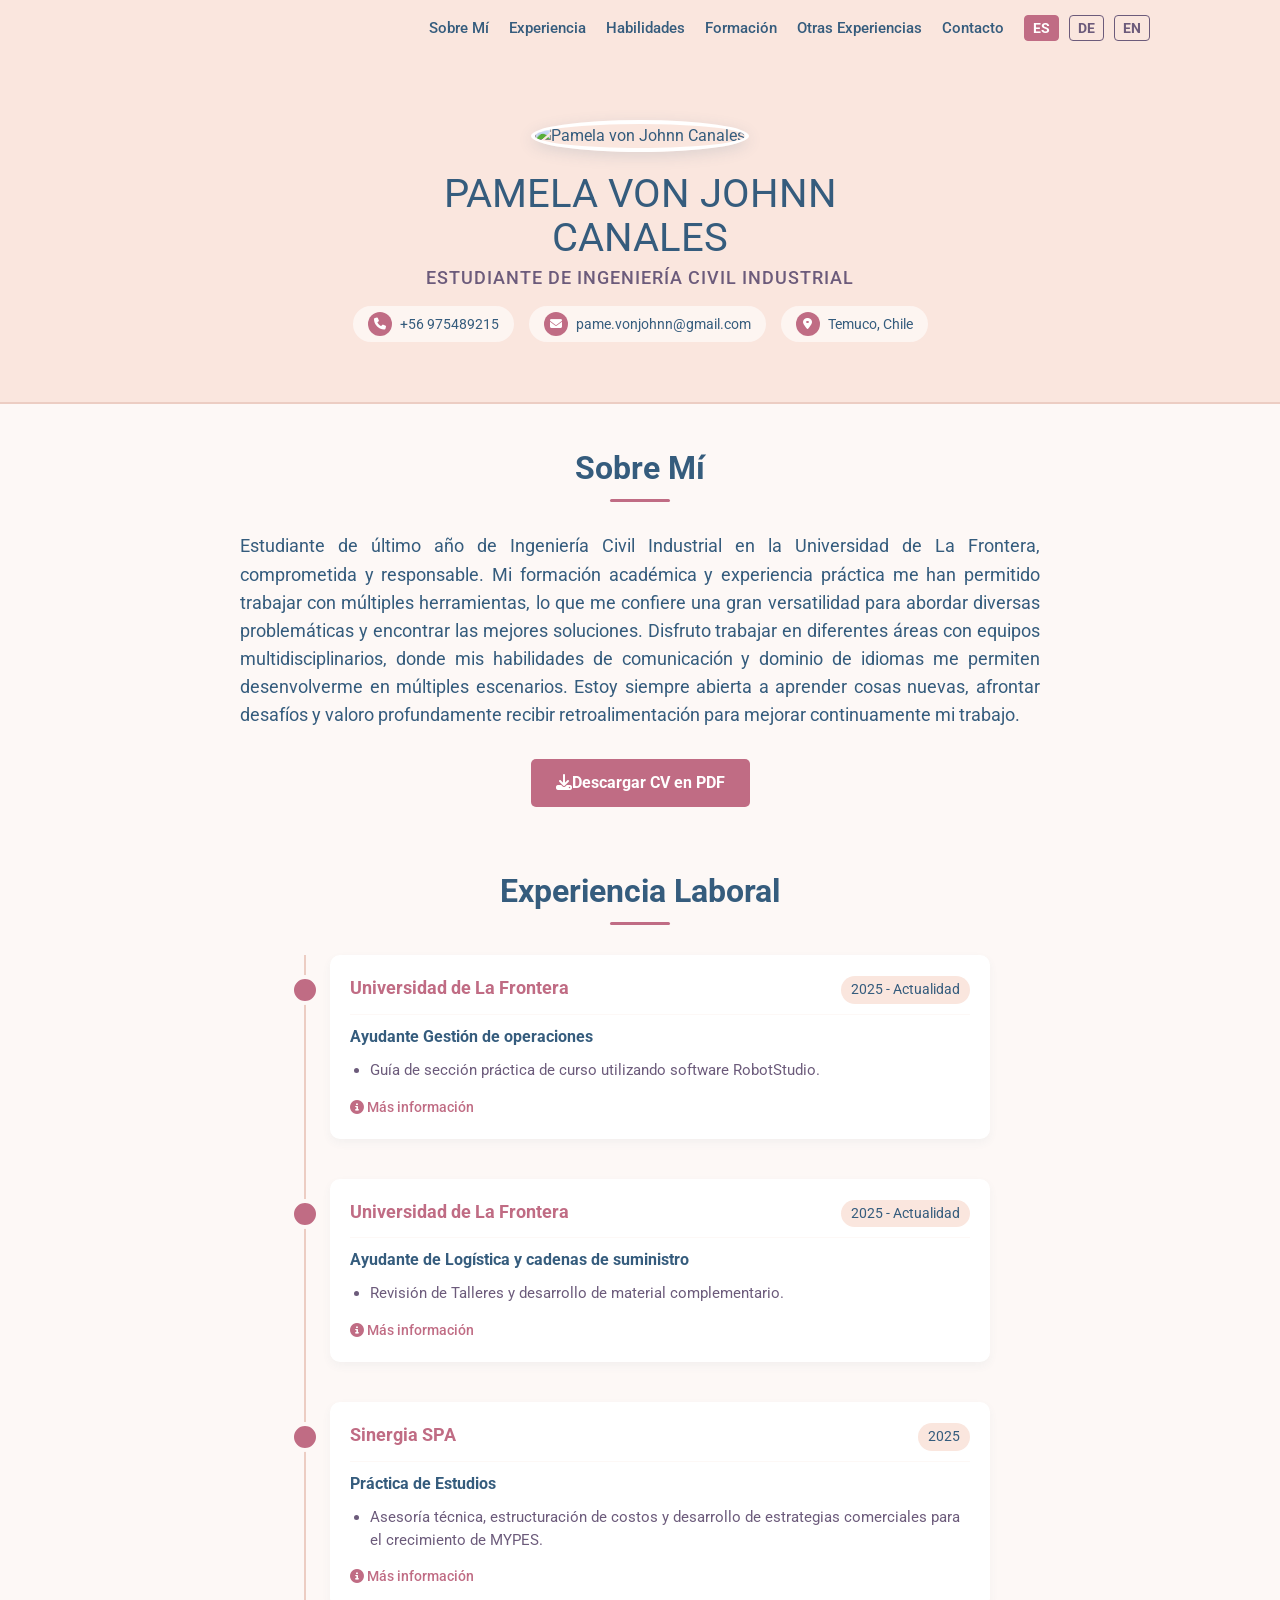
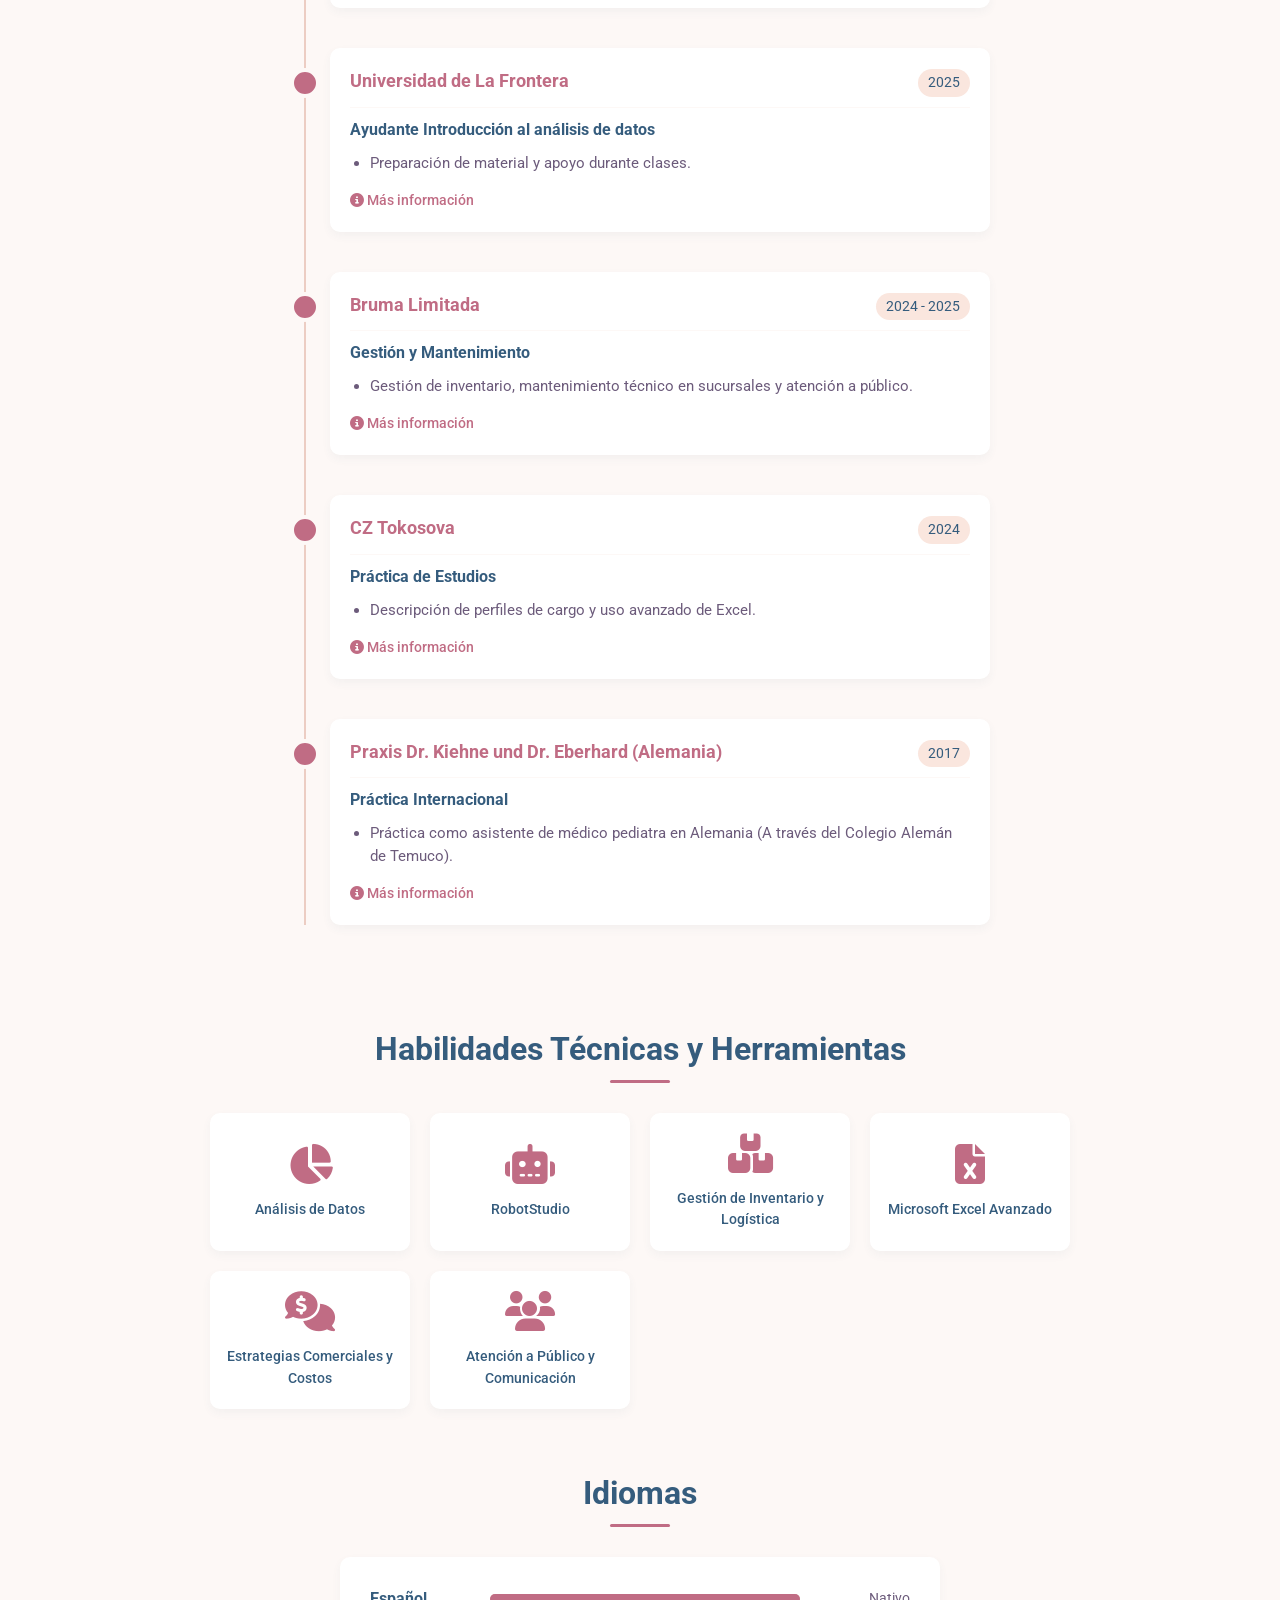
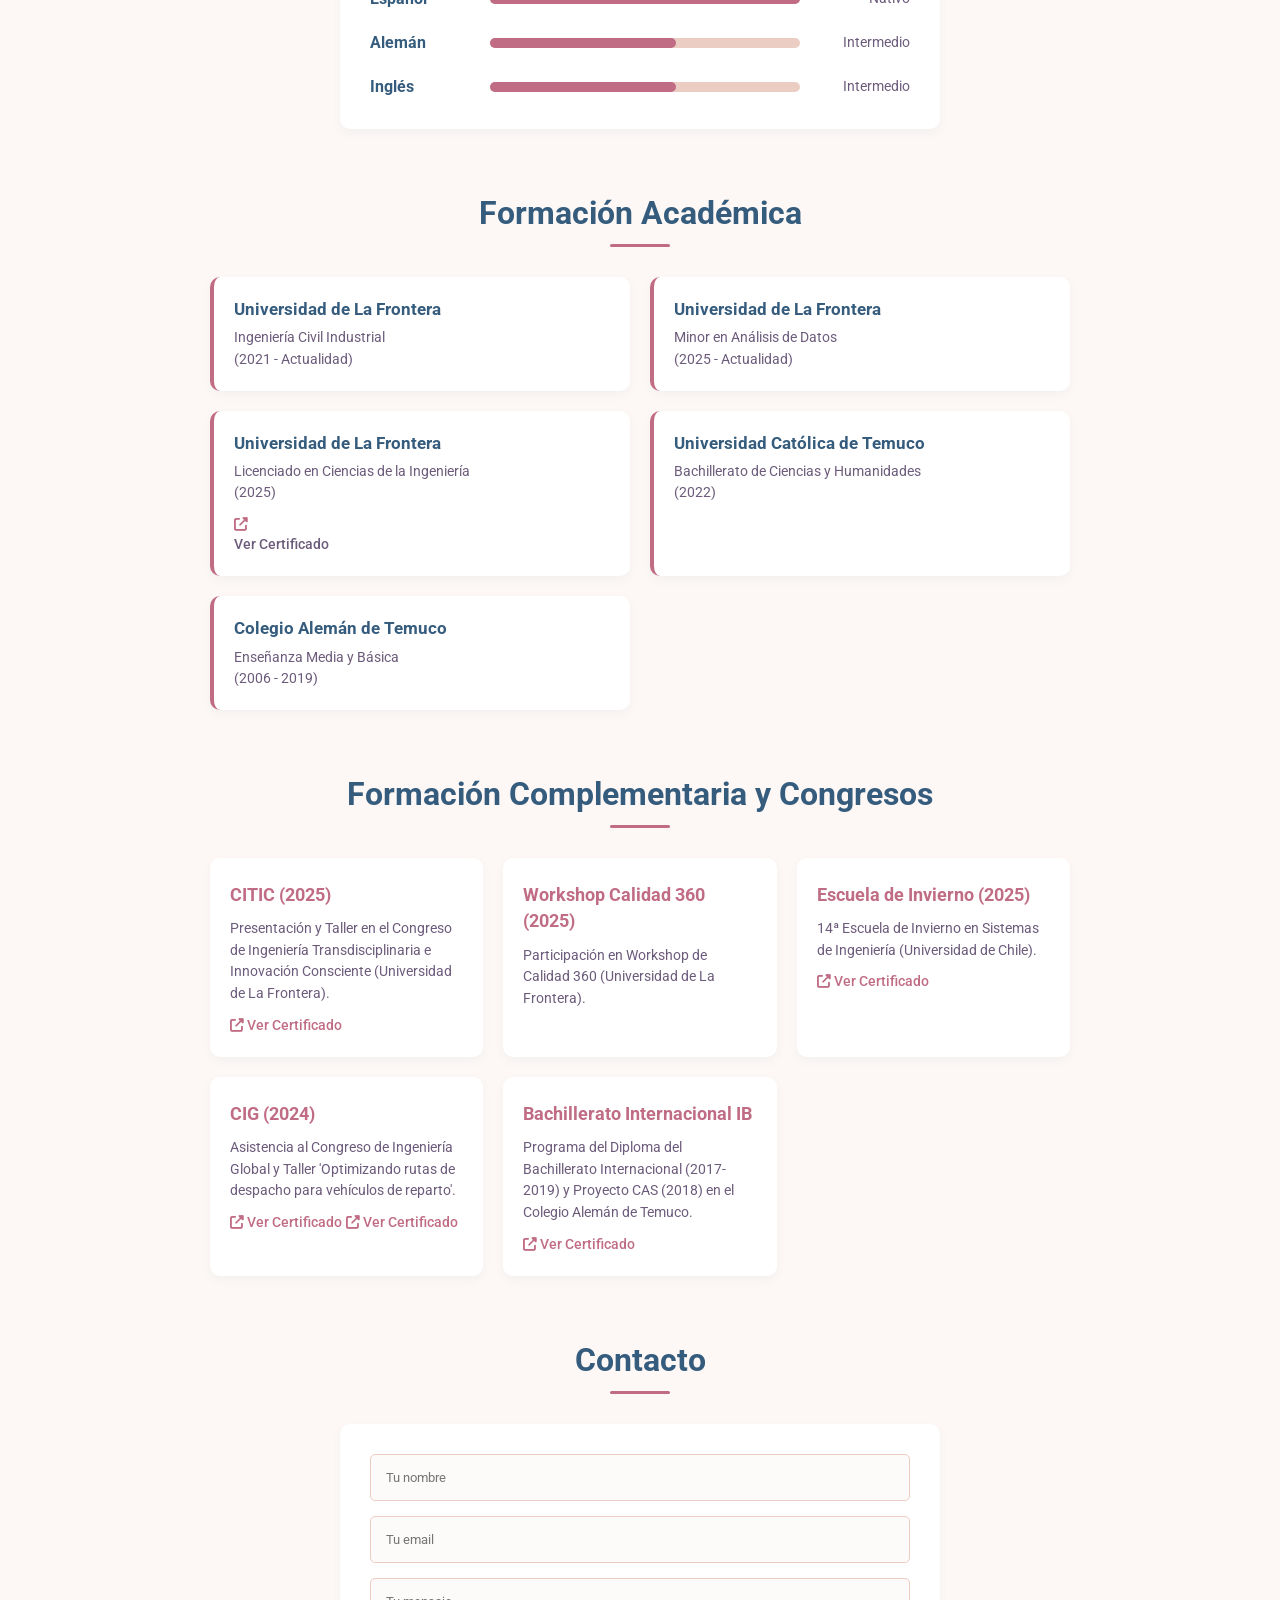
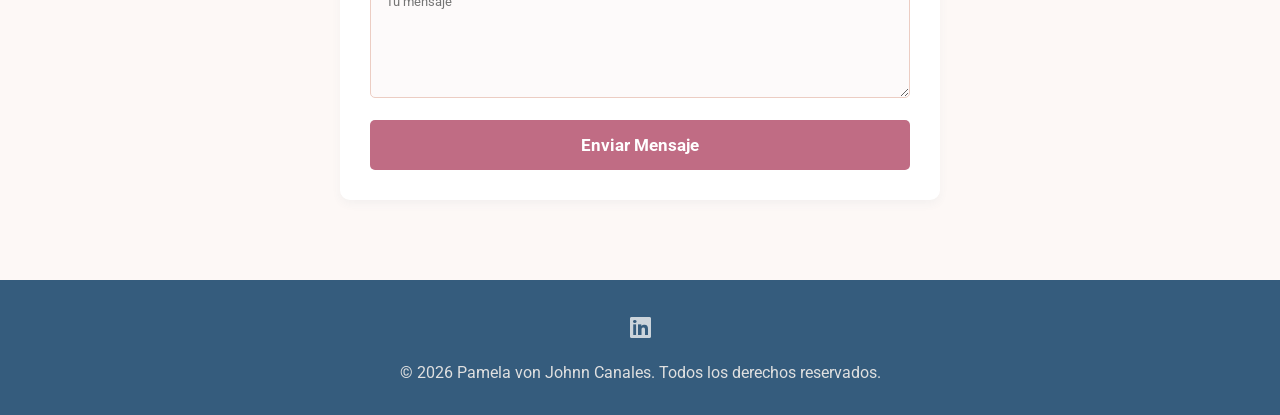
==== index.html @ ab91c305 "Update index.html" ====
<!DOCTYPE html>
<html lang="es">
<head>
    <meta charset="UTF-8">
    <meta name="viewport" content="width=device-width, initial-scale=1.0">
    <title>Pamela von Johnn Canales - Portafolio Interactivo</title>
    <link rel="preconnect" href="https://fonts.googleapis.com">
    <link rel="preconnect" href="https://fonts.gstatic.com" crossorigin>
    <link href="https://fonts.googleapis.com/css2?family=Roboto:wght@300;400;500;700&display=swap" rel="stylesheet">
    <link rel="stylesheet" href="https://cdnjs.cloudflare.com/ajax/libs/font-awesome/6.4.0/css/all.min.css">
    <link rel="icon" type="image/png" href="3600973.png">
    <link rel="stylesheet" href="styles.css">
</head>
<body>

    <nav class="navbar" style="background: rgba(248, 229, 221, 0.98); box-shadow: 0 2px 10px rgba(53, 92, 125, 0.1);">
        <div class="nav-container">
            <div class="nav-logo">PvJ</div>
            <ul class="nav-menu">
                <li><a href="#sobre-mi" class="nav-link" data-key="nav_about">Sobre Mí</a></li>
                <li><a href="#experiencia" class="nav-link" data-key="nav_exp">Experiencia</a></li>
                <li><a href="#habilidades" class="nav-link" data-key="nav_skills">Habilidades</a></li>
                <li><a href="#formacion" class="nav-link" data-key="nav_edu">Formación</a></li>
                <li><a href="#otras-experiencias" class="nav-link" data-key="nav_other">Otras Experiencias</a></li>
                <li><a href="#contacto" class="nav-link" data-key="nav_contact">Contacto</a></li>
            </ul>
            <div class="lang-switcher">
                <button onclick="changeLanguage('es')" id="btn-es" class="lang-btn active">ES</button>
                <button onclick="changeLanguage('de')" id="btn-de" class="lang-btn">DE</button>
                <button onclick="changeLanguage('en')" id="btn-en" class="lang-btn">EN</button>
            </div>
            <div class="hamburger">
                <span></span><span></span><span></span>
            </div>
        </div>
    </nav>

    <header id="inicio" class="header">
        <div class="profile-img-container">
            <img src="img/foto_perfil.png" alt="Pamela von Johnn Canales" class="profile-img">
        </div>
        <div class="header-info">
            <h1>PAMELA VON JOHNN<br>CANALES</h1>
            <h2 data-key="header_subtitle">ESTUDIANTE DE INGENIERÍA CIVIL INDUSTRIAL</h2>
            <div class="contact-badges">
                <span class="contact-badge"><i class="fas fa-phone"></i> +56 975489215</span>
                <span class="contact-badge"><i class="fas fa-envelope"></i> pame.vonjohnn@gmail.com</span>
                <span class="contact-badge"><i class="fas fa-map-marker-alt"></i> Temuco, Chile</span>
            </div>
        </div>
    </header>

    <div class="container">
        
        <section id="sobre-mi">
            <h3 data-key="about_title">Sobre Mí</h3>
            <p data-key="about_text">Estudiante de último año de Ingeniería Civil Industrial en la Universidad de La Frontera, comprometida y responsable. Mi formación académica y experiencia práctica me han permitido trabajar con múltiples herramientas, lo que me confiere una gran versatilidad para abordar diversas problemáticas y encontrar las mejores soluciones. Disfruto trabajar en diferentes áreas con equipos multidisciplinarios, donde mis habilidades de comunicación y dominio de idiomas me permiten desenvolverme en múltiples escenarios. Estoy siempre abierta a aprender cosas nuevas, afrontar desafíos y valoro profundamente recibir retroalimentación para mejorar continuamente mi trabajo.</p>
            <a href="certificados/CV_PamelaVonJohnn_2026.pdf" id="cv-link" download class="download-btn">
                <i class="fas fa-download"></i> <span data-key="btn_cv">Descargar CV en PDF</span>
            </a>
        </section>

        <section id="experiencia">
            <h3 data-key="exp_title">Experiencia Laboral</h3>
            <div class="timeline">
                
                <div class="timeline-item">
                    <div class="timeline-icon"></div>
                    <div class="timeline-header">
                        <span class="timeline-company">Universidad de La Frontera</span>
                        <span class="timeline-date" data-key="date_actual_2025">2025 - Actualidad</span>
                    </div>
                    <div class="timeline-role" data-key="exp_role1">Ayudante Gestión de operaciones</div>
                    <ul>
                        <li data-key="exp_desc1">Guía de sección práctica de curso utilizando software RobotStudio.</li>
                    </ul>
                    <a href="url/exp-pame-operaciones.html" class="cert-link mt-2"><i class="fas fa-info-circle"></i> <span data-key="btn_more_info">Más información</span></a>
                </div>

                <div class="timeline-item">
                    <div class="timeline-icon"></div>
                    <div class="timeline-header">
                        <span class="timeline-company">Universidad de La Frontera</span>
                        <span class="timeline-date" data-key="date_actual_2025">2025 - Actualidad</span>
                    </div>
                    <div class="timeline-role" data-key="exp_role2">Ayudante de Logística y cadenas de suministro</div>
                    <ul>
                        <li data-key="exp_desc2">Revisión de Talleres y desarrollo de material complementario.</li>
                    </ul>
                    <a href="url/exp-pame-logistica.html" class="cert-link mt-2"><i class="fas fa-info-circle"></i> <span data-key="btn_more_info">Más información</span></a>
                </div>

                <div class="timeline-item">
                    <div class="timeline-icon"></div>
                    <div class="timeline-header">
                        <span class="timeline-company">Sinergia SPA</span>
                        <span class="timeline-date">2025</span>
                    </div>
                    <div class="timeline-role" data-key="exp_role3">Práctica de Estudios</div>
                    <ul>
                        <li data-key="exp_desc3">Asesoría técnica, estructuración de costos y desarrollo de estrategias comerciales para el crecimiento de MYPES.</li>
                    </ul>
                    <a href="url/exp-pame-sinergia.html" class="cert-link mt-2"><i class="fas fa-info-circle"></i> <span data-key="btn_more_info">Más información</span></a>
                </div>

                <div class="timeline-item">
                    <div class="timeline-icon"></div>
                    <div class="timeline-header">
                        <span class="timeline-company">Universidad de La Frontera</span>
                        <span class="timeline-date">2025</span>
                    </div>
                    <div class="timeline-role" data-key="exp_role4">Ayudante Introducción al análisis de datos</div>
                    <ul>
                        <li data-key="exp_desc4">Preparación de material y apoyo durante clases.</li>
                    </ul>
                    <a href="url/exp-pame-datos.html" class="cert-link mt-2"><i class="fas fa-info-circle"></i> <span data-key="btn_more_info">Más información</span></a>
                </div>

                <div class="timeline-item">
                    <div class="timeline-icon"></div>
                    <div class="timeline-header">
                        <span class="timeline-company">Bruma Limitada</span>
                        <span class="timeline-date">2024 - 2025</span>
                    </div>
                    <div class="timeline-role" data-key="exp_role5">Gestión y Mantenimiento</div>
                    <ul>
                        <li data-key="exp_desc5">Gestión de inventario, mantenimiento técnico en sucursales y atención a público.</li>
                    </ul>
                    <a href="url/exp-pame-bruma.html" class="cert-link mt-2"><i class="fas fa-info-circle"></i> <span data-key="btn_more_info">Más información</span></a>
                </div>

                <div class="timeline-item">
                    <div class="timeline-icon"></div>
                    <div class="timeline-header">
                        <span class="timeline-company">CZ Tokosova</span>
                        <span class="timeline-date">2024</span>
                    </div>
                    <div class="timeline-role" data-key="exp_role6">Práctica de Estudios</div>
                    <ul>
                        <li data-key="exp_desc6">Descripción de perfiles de cargo y uso avanzado de Excel.</li>
                    </ul>
                    <a href="url/exp-pame-tokosova.html" class="cert-link mt-2"><i class="fas fa-info-circle"></i> <span data-key="btn_more_info">Más información</span></a>
                </div>

                <div class="timeline-item">
                    <div class="timeline-icon"></div>
                    <div class="timeline-header">
                        <span class="timeline-company">Praxis Dr. Kiehne und Dr. Eberhard (Alemania)</span>
                        <span class="timeline-date">2017</span>
                    </div>
                    <div class="timeline-role" data-key="exp_role7">Práctica Internacional</div>
                    <ul>
                        <li data-key="exp_desc7">Práctica como asistente de médico pediatra en Alemania (A través del Colegio Alemán de Temuco).</li>
                    </ul>
                    <a href="url/exp-pame-alemania.html" class="cert-link mt-2"><i class="fas fa-info-circle"></i> <span data-key="btn_more_info">Más información</span></a>
                </div>
            </div>
        </section>

        <section id="habilidades">
            <h3 data-key="skills_title">Habilidades Técnicas y Herramientas</h3>
            <div class="skills-grid">
                <div class="skill-card">
                    <i class="fas fa-chart-pie"></i>
                    <span data-key="skill1">Análisis de Datos</span>
                </div>
                <div class="skill-card">
                    <i class="fas fa-robot"></i>
                    <span data-key="skill2">RobotStudio</span>
                </div>
                <div class="skill-card">
                    <i class="fas fa-boxes"></i>
                    <span data-key="skill3">Gestión de Inventario y Logística</span>
                </div>
                <div class="skill-card">
                    <i class="fas fa-file-excel"></i>
                    <span data-key="skill4">Microsoft Excel Avanzado</span>
                </div>
                <div class="skill-card">
                    <i class="fas fa-comments-dollar"></i>
                    <span data-key="skill5">Estrategias Comerciales y Costos</span>
                </div>
                <div class="skill-card">
                    <i class="fas fa-users"></i>
                    <span data-key="skill6">Atención a Público y Comunicación</span>
                </div>
            </div>
        </section>

        <section id="idiomas">
            <h3 data-key="lang_title">Idiomas</h3>
            <div class="languages">
                <div class="lang-item">
                    <div class="lang-name" data-key="lang_es">Español</div>
                    <div class="lang-bar-bg"><div class="lang-bar-fill" data-width="100%"></div></div>
                    <div class="lang-level" data-key="lang_level_native">Nativo</div>
                </div>
                <div class="lang-item">
                    <div class="lang-name" data-key="lang_de">Alemán</div>
                    <div class="lang-bar-bg"><div class="lang-bar-fill" data-width="60%"></div></div>
                    <div class="lang-level" data-key="lang_level_med">Intermedio</div>
                </div>
                <div class="lang-item">
                    <div class="lang-name" data-key="lang_en">Inglés</div>
                    <div class="lang-bar-bg"><div class="lang-bar-fill" data-width="60%"></div></div>
                    <div class="lang-level" data-key="lang_level_med">Intermedio</div>
                </div>
            </div>
        </section>

        <section id="formacion">
            <h3 data-key="edu_title">Formación Académica</h3>
            <div class="academic-grid">
                <div class="academic-item">
                    <strong>Universidad de La Frontera</strong>
                    <span data-key="edu_degree1">Ingeniería Civil Industrial</span>
                    <span data-key="status_current_2021">(2021 - Actualidad)</span>
                </div>
                <div class="academic-item">
                    <strong>Universidad de La Frontera</strong>
                    <span data-key="edu_minor">Minor en Análisis de Datos</span>
                    <span data-key="status_current_2025">(2025 - Actualidad)</span>
                </div>
                <div class="academic-item">
                    <strong>Universidad de La Frontera</strong>
                    <span data-key="edu_degree2">Licenciado en Ciencias de la Ingeniería</span>
                    <span class="text-muted">(2025)</span>
                    <a href="certificados/licenciatura.pdf" target="_blank" class="cert-link"><i class="fas fa-external-link-alt"></i> <span data-key="btn_cert">Ver Certificado</span></a>
                </div>
                <div class="academic-item">
                    <strong>Universidad Católica de Temuco</strong>
                    <span data-key="edu_degree3">Bachillerato de Ciencias y Humanidades</span>
                    <span class="text-muted">(2022)</span>
                </div>
                <div class="academic-item">
                    <strong>Colegio Alemán de Temuco</strong>
                    <span data-key="edu_highschool">Enseñanza Media y Básica</span>
                    <span class="text-muted">(2006 - 2019)</span>
                </div>
            </div>
        </section>

        <section id="otras-experiencias">
            <h3 data-key="other_title">Formación Complementaria y Congresos</h3>
            <div class="other-exp-grid">
                <div class="other-exp-card">
                    <h4>CITIC (2025)</h4>
                    <p data-key="other_desc1">Presentación y Taller en el Congreso de Ingeniería Transdisciplinaria e Innovación Consciente (Universidad de La Frontera).</p>
                    <a href="certificados/Citic.png" target="_blank" class="cert-link"><i class="fas fa-external-link-alt"></i> <span data-key="btn_cert">Ver Certificado</span></a>
                </div>
                <div class="other-exp-card">
                    <h4>Workshop Calidad 360 (2025)</h4>
                    <p data-key="other_desc2">Participación en Workshop de Calidad 360 (Universidad de La Frontera).</p>
                </div>
                <div class="other-exp-card">
                    <h4>Escuela de Invierno (2025)</h4>
                    <p data-key="other_desc3">14ª Escuela de Invierno en Sistemas de Ingeniería (Universidad de Chile).</p>
                    <a href="certificados/grado_licenciatura_ufro.pdf" target="_blank" class="cert-link"><i class="fas fa-external-link-alt"></i> <span data-key="btn_cert">Ver Certificado</span></a>
                </div>
                <div class="other-exp-card">
                    <h4>CIG (2024)</h4>
                    <p data-key="other_desc4">Asistencia al Congreso de Ingeniería Global y Taller "Optimizando rutas de despacho para vehículos de reparto".</p>
                    <a href="certificados/cig.pdf" target="_blank" class="cert-link"><i class="fas fa-external-link-alt"></i> <span data-key="btn_cert">Ver Certificado</span></a>
                    <a href="certificados/taller cig.pdf" target="_blank" class="cert-link"><i class="fas fa-external-link-alt"></i> <span data-key="btn_cert">Ver Certificado</span></a>

                </div>
                <div class="other-exp-card">
                    <h4>Bachillerato Internacional IB</h4>
                    <p data-key="other_desc5">Programa del Diploma del Bachillerato Internacional (2017-2019) y Proyecto CAS (2018) en el Colegio Alemán de Temuco.</p>
                    <a href="certificados/grado_licenciatura_ufro.pdf" target="_blank" class="cert-link"><i class="fas fa-external-link-alt"></i> <span data-key="btn_cert">Ver Certificado</span></a>
                </div>
            </div>
        </section>

        <section id="contacto">
            <h3 data-key="contact_title">Contacto</h3>
            <div class="contact-form">
                <form id="contactForm" action="https://formspree.io/f/TU_CODIGO_AQUI" method="POST">
                    <input type="text" id="name" name="name" placeholder="Tu nombre" data-placeholder-key="contact_name_ph" required>
                    <input type="email" id="email" name="email" placeholder="Tu email" data-placeholder-key="contact_email_ph" required>
                    <textarea id="message" name="message" placeholder="Tu mensaje" data-placeholder-key="contact_msg_ph" required></textarea>
                    <button type="submit" data-key="contact_btn">Enviar Mensaje</button>
                    <p id="form-status" style="display:none; text-align:center; margin-top:10px; color:var(--accent-color); font-weight:500;" data-key=""></p>
                </form>
            </div>
        </section>

    </div>

    <footer>
        <div class="social-icons">
            <a href="#" target="_blank" rel="noopener noreferrer"><i class="fab fa-linkedin"></i></a>
        </div>
        <p>&copy; <span id="year"></span> Pamela von Johnn Canales. <span data-key="footer_rights">Todos los derechos reservados.</span></p>
    </footer>

    <script src="script.js"></script>
</body>
</html>
---- styles.css ----
:root {
    /* Nueva paleta Sunset */
    --bg-body: #fdf8f6; /* Un blanco durazno muy suave para lectura cómoda */
    --bg-header: #fae6de; /* Un tono durazno derivado de #F8B195 */
    --text-dark: #355C7D; /* Azul profundo para el texto principal */
    --text-muted: #6C5B7B; /* Morado oscuro para textos secundarios */
    --accent-color: #C06C84; /* Magenta/Rosa viejo para botones y acentos principales */
    --accent-hover: #F67280; /* Coral para el efecto hover al pasar el mouse */
    --white: #ffffff;
    --border-color: #eccdc3;
    --transition: all 0.3s ease;
}

/* CONFIGURACIÓN CLAVE PARA EL SCROLL SUAVE Y EL MENÚ */
html {
    scroll-behavior: smooth;
    scroll-padding-top: 100px;
}

* {
    margin: 0;
    padding: 0;
    box-sizing: border-box;
    font-family: 'Roboto', sans-serif;
}

body {
    background-color: var(--bg-body);
    color: var(--text-dark);
    line-height: 1.5;
    overflow-x: hidden;
}

/* Navegación y Menú */
.navbar {
    background-color: var(--bg-header);
    position: fixed;
    top: 0;
    width: 100%;
    z-index: 1000;
    transition: var(--transition);
}

.nav-container {
    display: flex;
    justify-content: space-between;
    align-items: center;
    padding: 15px 40px;
    max-width: 1100px;
    margin: 0 auto;
}

.nav-logo {
    font-size: 1.2rem;
    font-weight: 700;
    color: var(--accent-color);
    display: none;
}

.nav-menu {
    display: flex;
    list-style: none;
    gap: 20px;
    margin-left: auto;
}

.nav-link {
    text-decoration: none;
    color: var(--text-dark);
    font-weight: 500;
    transition: var(--transition);
    position: relative;
    font-size: 0.95rem;
}

.nav-link:hover {
    color: var(--accent-hover);
}

.nav-link::after {
    content: '';
    position: absolute;
    bottom: -5px;
    left: 0;
    width: 0;
    height: 2px;
    background: var(--accent-hover);
    transition: var(--transition);
}

.nav-link:hover::after {
    width: 100%;
}

/* Estilos para el selector de idiomas */
.lang-switcher {
    display: flex;
    gap: 10px;
    margin-left: 20px;
    align-items: center;
}

.lang-btn {
    background: transparent;
    border: 1px solid var(--text-muted);
    color: var(--text-muted);
    padding: 4px 8px;
    border-radius: 4px;
    cursor: pointer;
    font-size: 0.85rem;
    font-weight: 700;
    transition: var(--transition);
}

.lang-btn:hover {
    background-color: rgba(192, 108, 132, 0.1);
    color: var(--accent-color);
}

.lang-btn.active {
    background-color: var(--accent-color);
    color: var(--white);
    border-color: var(--accent-color);
}

.hamburger {
    display: none;
    flex-direction: column;
    cursor: pointer;
    margin-left: 20px;
}

.hamburger span {
    width: 25px;
    height: 3px;
    background: var(--text-dark);
    margin: 3px 0;
    transition: var(--transition);
}

/* Cabecera */
.header {
    background-color: var(--bg-header);
    padding: 120px 20px 60px 20px;
    display: flex;
    flex-direction: column;
    align-items: center;
    text-align: center;
    gap: 20px;
    border-bottom: 2px solid var(--border-color);
    animation: fadeInDown 1s ease;
}

.profile-img-container {
    flex-shrink: 0;
}

.profile-img {
    width: 200px;
    height: 200px;
    border-radius: 50%;
    object-fit: cover;
    border: 4px solid var(--white);
    box-shadow: 0 4px 15px rgba(53, 92, 125, 0.15);
}

.header-info h1 {
    font-size: 2.5rem;
    font-weight: 400;
    text-transform: uppercase;
    line-height: 1.1;
    margin-bottom: 5px;
    color: var(--text-dark);
}

.header-info h2 {
    font-size: 1.1rem;
    font-weight: 500;
    letter-spacing: 1px;
    margin-bottom: 15px;
    color: var(--text-muted);
}

.contact-badges {
    display: flex;
    gap: 15px;
    flex-wrap: wrap;
    justify-content: center;
}

.contact-badge {
    background-color: rgba(255,255,255,0.6);
    padding: 6px 15px;
    border-radius: 20px;
    font-size: 0.9rem;
    display: flex;
    align-items: center;
    gap: 8px;
    color: var(--text-dark);
}

.contact-badge i {
    background-color: var(--accent-color);
    color: white;
    width: 24px;
    height: 24px;
    border-radius: 50%;
    display: inline-flex;
    align-items: center;
    justify-content: center;
    font-size: 0.75rem;
}

/* Contenedor Principal */
.container {
    max-width: 900px;
    margin: 0 auto;
    padding: 40px 20px;
    display: flex;
    flex-direction: column;
    gap: 60px;
}

section {
    width: 100%;
}

h3 {
    font-size: 2rem;
    margin-bottom: 30px;
    font-weight: 700;
    color: var(--text-dark);
    text-align: center;
    position: relative;
    padding-bottom: 10px;
    opacity: 0;
}

h3::after {
    content: '';
    position: absolute;
    bottom: 0;
    left: 50%;
    transform: translateX(-50%);
    width: 60px;
    height: 3px;
    background-color: var(--accent-color);
    border-radius: 2px;
}

#sobre-mi p, .timeline-item, .skill-card, .lang-item, .academic-item, .other-exp-card, .contact-form form {
    opacity: 0;
}

/* Sobre Mí */
#sobre-mi p {
    font-size: 1.1rem;
    text-align: justify;
    max-width: 800px;
    margin: 0 auto 30px auto;
    line-height: 1.6;
}

.download-btn {
    display: inline-flex;
    align-items: center;
    justify-content: center;
    gap: 10px;
    background-color: var(--accent-color);
    color: white;
    padding: 12px 25px;
    text-decoration: none;
    border-radius: 5px;
    font-weight: bold;
    transition: var(--transition);
    margin: 0 auto;
    display: table;
}

.download-btn:hover {
    transform: translateY(-3px);
    background-color: var(--accent-hover);
    box-shadow: 0 4px 10px rgba(192, 108, 132, 0.3);
}

/* Timeline de Experiencia */
.timeline {
    position: relative;
    padding-left: 40px;
    max-width: 700px;
    margin: 0 auto;
}

.timeline::before {
    content: '';
    position: absolute;
    left: 14px;
    top: 0;
    bottom: 0;
    width: 2px;
    background-color: var(--border-color);
}

.timeline-item {
    position: relative;
    margin-bottom: 40px;
    background: var(--white);
    padding: 20px;
    border-radius: 10px;
    box-shadow: 0 4px 10px rgba(53, 92, 125, 0.05);
}

.timeline-icon {
    position: absolute;
    left: -40px;
    top: 20px;
    width: 30px;
    height: 30px;
    background: var(--accent-color);
    border: 4px solid var(--bg-body);
    border-radius: 50%;
    display: flex;
    align-items: center;
    justify-content: center;
    color: transparent;
    z-index: 2;
}

.timeline-header {
    display: flex;
    justify-content: space-between;
    align-items: baseline;
    margin-bottom: 10px;
    border-bottom: 1px solid var(--bg-body);
    padding-bottom: 10px;
}

.timeline-company {
    font-weight: 700;
    font-size: 1.1rem;
    color: var(--accent-color);
}

.timeline-date {
    font-size: 0.9rem;
    color: var(--text-dark);
    background: var(--bg-header);
    padding: 3px 10px;
    border-radius: 15px;
}

.timeline-role {
    font-weight: 700;
    margin-bottom: 10px;
    font-size: 1rem;
}

.timeline-item ul {
    list-style-type: disc;
    margin-left: 20px;
    font-size: 0.95rem;
    color: var(--text-muted);
}

/* Habilidades Grid */
.skills-grid {
    display: grid;
    grid-template-columns: repeat(auto-fit, minmax(180px, 1fr));
    gap: 20px;
}

.skill-card {
    background-color: var(--white);
    border-radius: 10px;
    padding: 20px 10px;
    text-align: center;
    box-shadow: 0 4px 10px rgba(53, 92, 125, 0.05);
    display: flex;
    flex-direction: column;
    align-items: center;
    justify-content: center;
    transition: var(--transition);
}

.skill-card:hover {
    transform: translateY(-5px);
    box-shadow: 0 6px 15px rgba(192, 108, 132, 0.15);
}

.skill-card i {
    font-size: 2.5rem;
    color: var(--accent-color);
    margin-bottom: 15px;
}

.skill-card span {
    font-size: 0.9rem;
    font-weight: 500;
}

/* Idiomas Barras */
.languages {
    max-width: 600px;
    margin: 0 auto;
    background: var(--white);
    padding: 30px;
    border-radius: 10px;
    box-shadow: 0 4px 10px rgba(53, 92, 125, 0.05);
}
.lang-item {
    display: flex;
    align-items: center;
    margin-bottom: 20px;
    font-size: 1rem;
}
.lang-item:last-child { margin-bottom: 0; }
.lang-name {
    width: 100px;
    font-weight: 700;
}
.lang-bar-bg {
    flex-grow: 1;
    height: 10px;
    background-color: var(--border-color);
    border-radius: 5px;
    margin: 0 20px;
    position: relative;
}
.lang-bar-fill {
    position: absolute;
    left: 0;
    top: 0;
    height: 100%;
    background-color: var(--accent-color);
    border-radius: 5px;
    width: 0; 
    transition: width 1.5s ease-out;
}
.lang-level {
    width: 90px;
    text-align: right;
    font-size: 0.9rem;
    color: var(--text-muted);
}

/* Datos Académicos y Otras Experiencias */
.academic-grid {
    display: grid;
    grid-template-columns: repeat(auto-fit, minmax(300px, 1fr));
    gap: 20px;
}
.academic-item {
    background: var(--white);
    padding: 20px;
    border-radius: 10px;
    border-left: 4px solid var(--accent-color);
    box-shadow: 0 4px 10px rgba(53, 92, 125, 0.05);
}
.academic-item strong {
    display: block;
    font-size: 1.05rem;
    color: var(--text-dark);
    margin-bottom: 5px;
}
.academic-item span {
    font-size: 0.9rem;
    color: var(--text-muted);
    display: block;
}

.other-exp-grid {
    display: grid;
    grid-template-columns: repeat(auto-fit, minmax(250px, 1fr));
    gap: 20px;
}
.other-exp-card {
    background-color: var(--white);
    padding: 20px;
    border-radius: 10px;
    box-shadow: 0 4px 10px rgba(53, 92, 125, 0.05);
    transition: var(--transition);
    border-top: 4px solid transparent;
}
.other-exp-card:hover {
    transform: translateY(-5px);
    border-top: 4px solid var(--accent-color);
    box-shadow: 0 6px 15px rgba(192, 108, 132, 0.15);
}
.other-exp-card h4 {
    font-size: 1.1rem;
    margin-bottom: 10px;
    color: var(--accent-color);
}
.other-exp-card p {
    font-size: 0.9rem;
    color: var(--text-muted);
    line-height: 1.5;
}

/* Estilos para los enlaces de certificados */
.cert-link {
    display: inline-block;
    margin-top: 10px;
    font-size: 0.85rem;
    color: var(--accent-color);
    text-decoration: none;
    font-weight: 500;
    transition: var(--transition);
}
.cert-link:hover {
    color: var(--accent-hover);
    text-decoration: underline;
}
.mt-2 {
    margin-top: 15px; 
}

/* Contacto Form */
.contact-form form {
    max-width: 600px;
    margin: 0 auto;
    background: var(--white);
    padding: 30px;
    border-radius: 10px;
    box-shadow: 0 4px 10px rgba(53, 92, 125, 0.05);
}
.contact-form input,
.contact-form textarea {
    width: 100%;
    padding: 15px;
    margin-bottom: 15px;
    border: 1px solid var(--border-color);
    border-radius: 5px;
    font-family: 'Roboto', sans-serif;
    background-color: #fdfafa;
    transition: var(--transition);
}
.contact-form input:focus,
.contact-form textarea:focus {
    outline: none;
    border-color: var(--accent-color);
    background-color: var(--white);
    box-shadow: 0 0 0 3px rgba(192, 108, 132, 0.15);
}
.contact-form textarea {
    height: 120px;
    resize: vertical;
}
.contact-form button {
    width: 100%;
    padding: 15px;
    background-color: var(--accent-color);
    color: var(--white);
    border: none;
    border-radius: 5px;
    font-size: 1.05rem;
    font-weight: 700;
    cursor: pointer;
    transition: var(--transition);
}
.contact-form button:hover {
    transform: translateY(-2px);
    background-color: var(--accent-hover);
    box-shadow: 0 4px 10px rgba(246, 114, 128, 0.25);
}

/* Footer */
footer {
    background-color: var(--text-dark);
    color: #e0e0e0;
    text-align: center;
    padding: 30px 20px;
    margin-top: 40px;
}
.social-icons {
    margin-bottom: 15px;
}
.social-icons a {
    color: #cbd4db;
    font-size: 1.5rem;
    margin: 0 10px;
    text-decoration: none;
    transition: var(--transition);
}
.social-icons a:hover {
    color: var(--accent-hover);
    transform: scale(1.1);
}

/* Animaciones */
@keyframes fadeInUp {
    from { opacity: 0; transform: translateY(30px); }
    to { opacity: 1; transform: translateY(0); }
}
@keyframes fadeInDown {
    from { opacity: 0; transform: translateY(-30px); }
    to { opacity: 1; transform: translateY(0); }
}

/* Responsive */
@media (max-width: 768px) {
    .nav-container { padding: 10px 20px; }
    .nav-menu {
        position: absolute;
        left: -100%;
        top: 60px;
        flex-direction: column;
        background-color: var(--white);
        width: 100%;
        text-align: center;
        transition: 0.3s ease-in-out;
        box-shadow: 0 10px 20px rgba(53, 92, 125, 0.1);
        padding: 2rem 0;
        gap: 1.5rem;
    }
    .nav-menu.active { left: 0; }
    .hamburger { display: flex; }
    .header-info h1 { font-size: 2rem; }
    .timeline-header { flex-direction: column; }
    .timeline-date { margin-top: 5px; display: inline-block; }
    .lang-item { flex-direction: column; align-items: flex-start; gap: 5px; }
    .lang-bar-bg { margin: 5px 0; width: 100%; }
    .lang-level { text-align: left; }
    .lang-switcher {
        margin: 10px 0 0 0;
        justify-content: center;
    }
}

/* Grupo de botones para certificados múltiples */
.cert-links-group {
    display: flex;
    gap: 15px;
    flex-wrap: wrap;
    margin-top: 5px;
}

/* Estilos para la galería en páginas de detalle */
.detail-gallery {
    display: grid;
    grid-template-columns: repeat(auto-fit, minmax(250px, 1fr));
    gap: 20px;
    margin-top: 20px;
}

.gallery-img {
    width: 100%;
    height: 200px;
    object-fit: cover;
    border-radius: 8px;
    box-shadow: 0 4px 6px rgba(53, 92, 125, 0.1);
    transition: var(--transition);
}

.gallery-img:hover {
    transform: scale(1.03);
    box-shadow: 0 8px 15px rgba(53, 92, 125, 0.2);
}

/* Clase especial para imágenes completas (Dashboards, capturas, etc) */
.gallery-img-full {
    width: 100%;
    height: auto; 
    object-fit: contain; 
    border-radius: 8px;
    box-shadow: 0 4px 6px rgba(53, 92, 125, 0.1);
    transition: var(--transition);
}

.gallery-img-full:hover {
    transform: scale(1.02);
    box-shadow: 0 8px 15px rgba(53, 92, 125, 0.2);
}

/* Justificar el texto en las páginas de detalle de experiencia */
.detail-section p {
    text-align: justify;
}
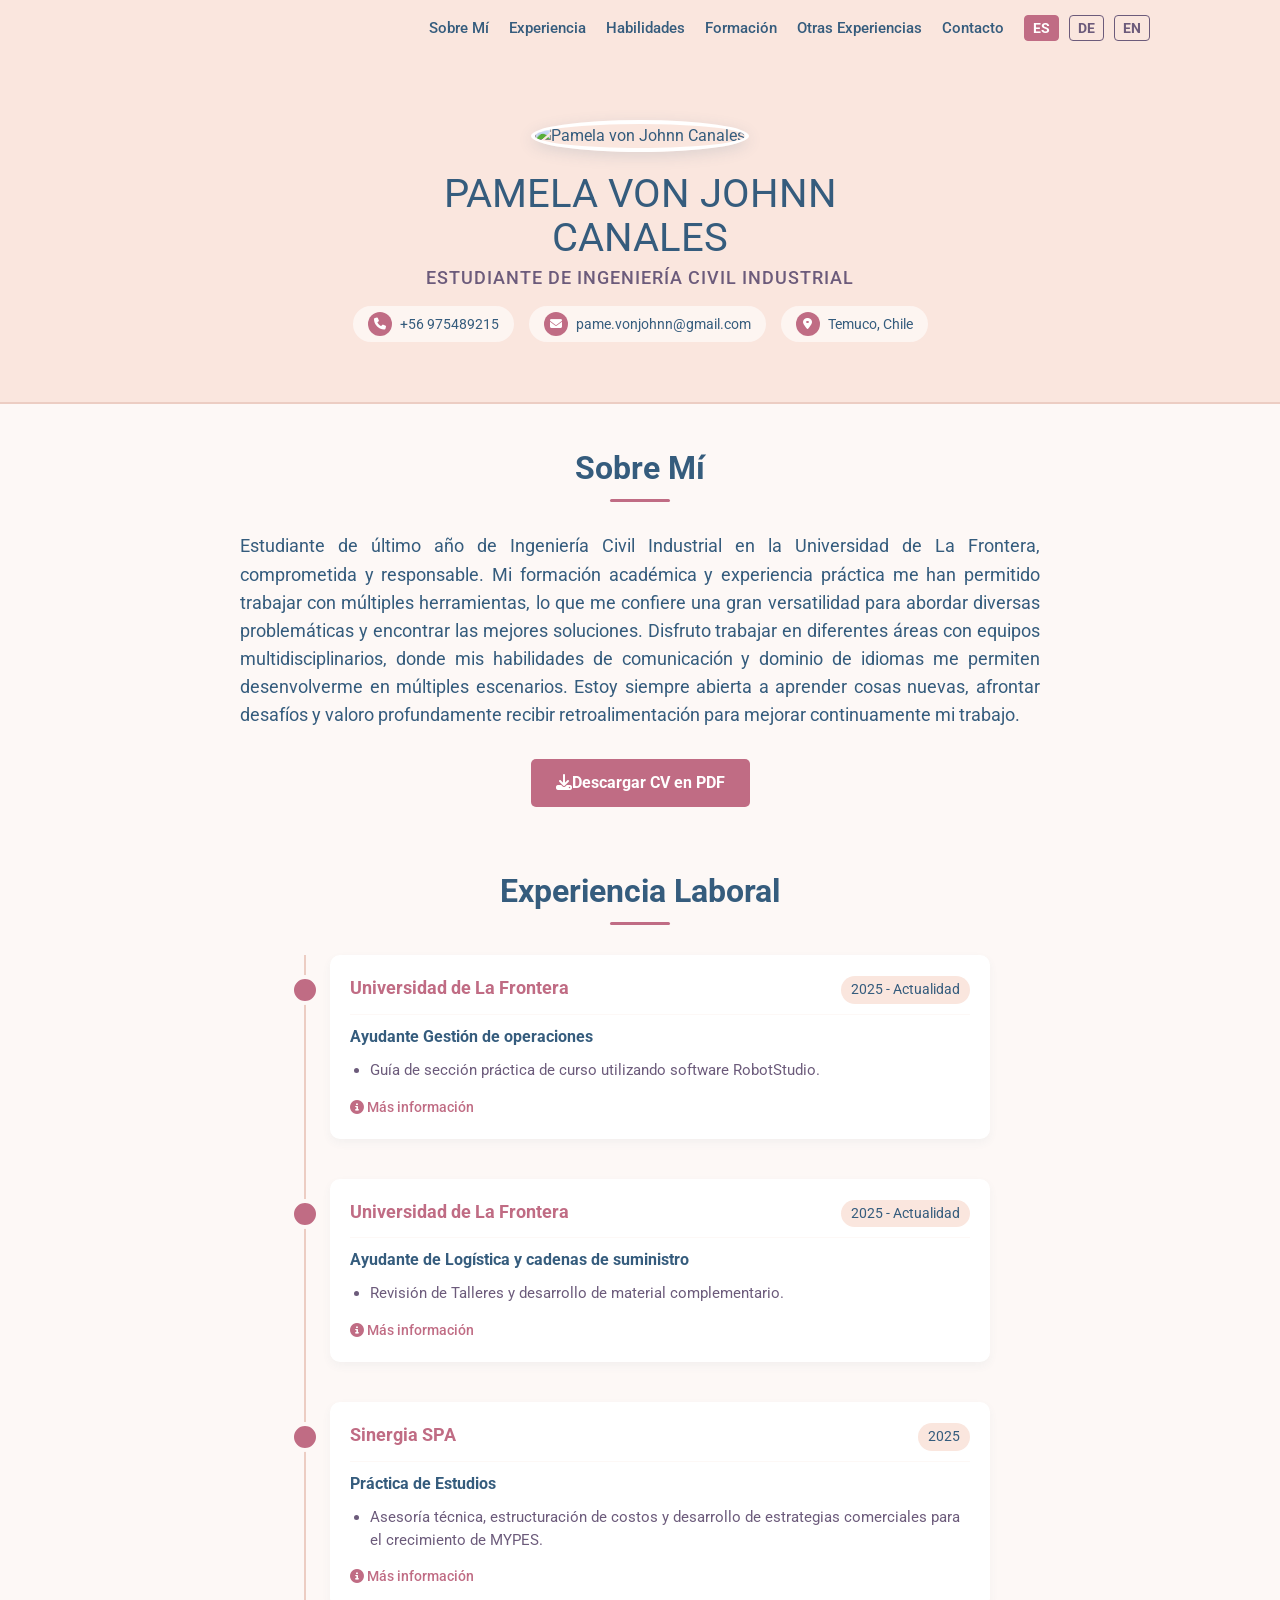
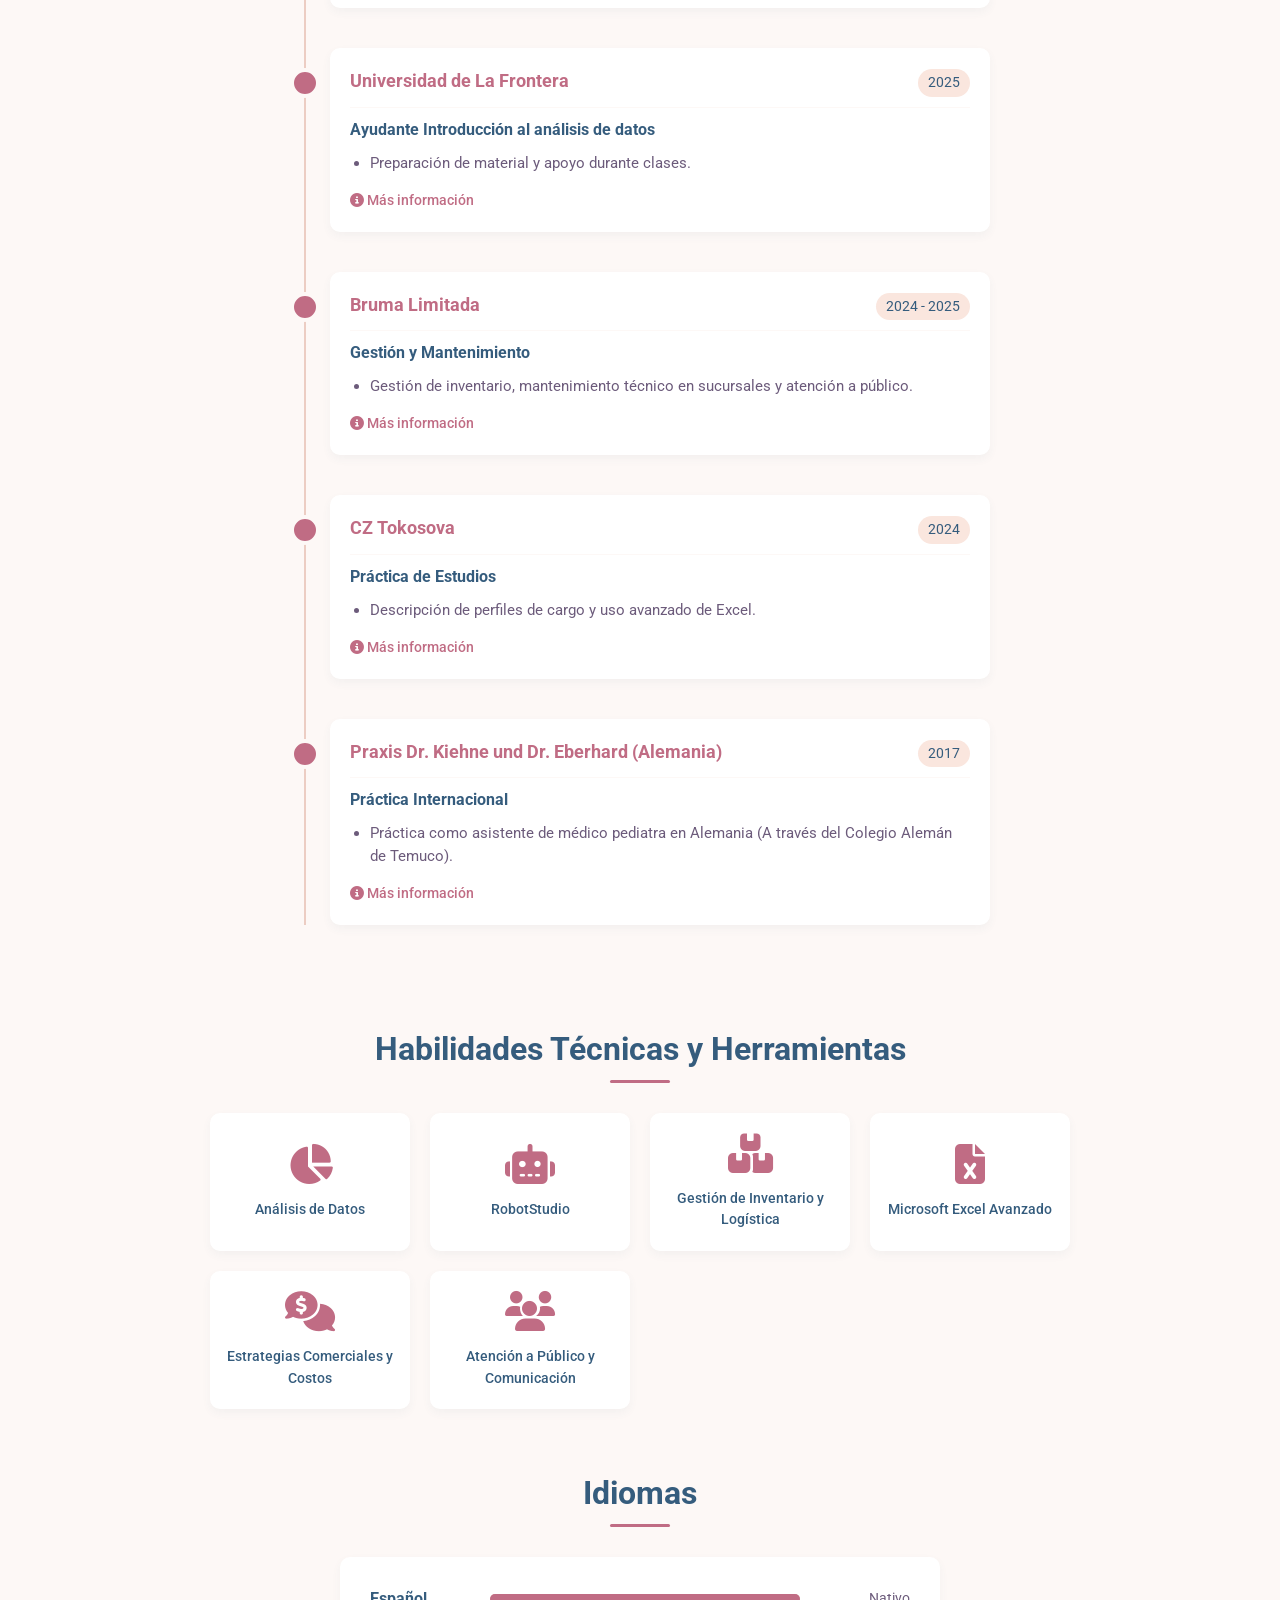
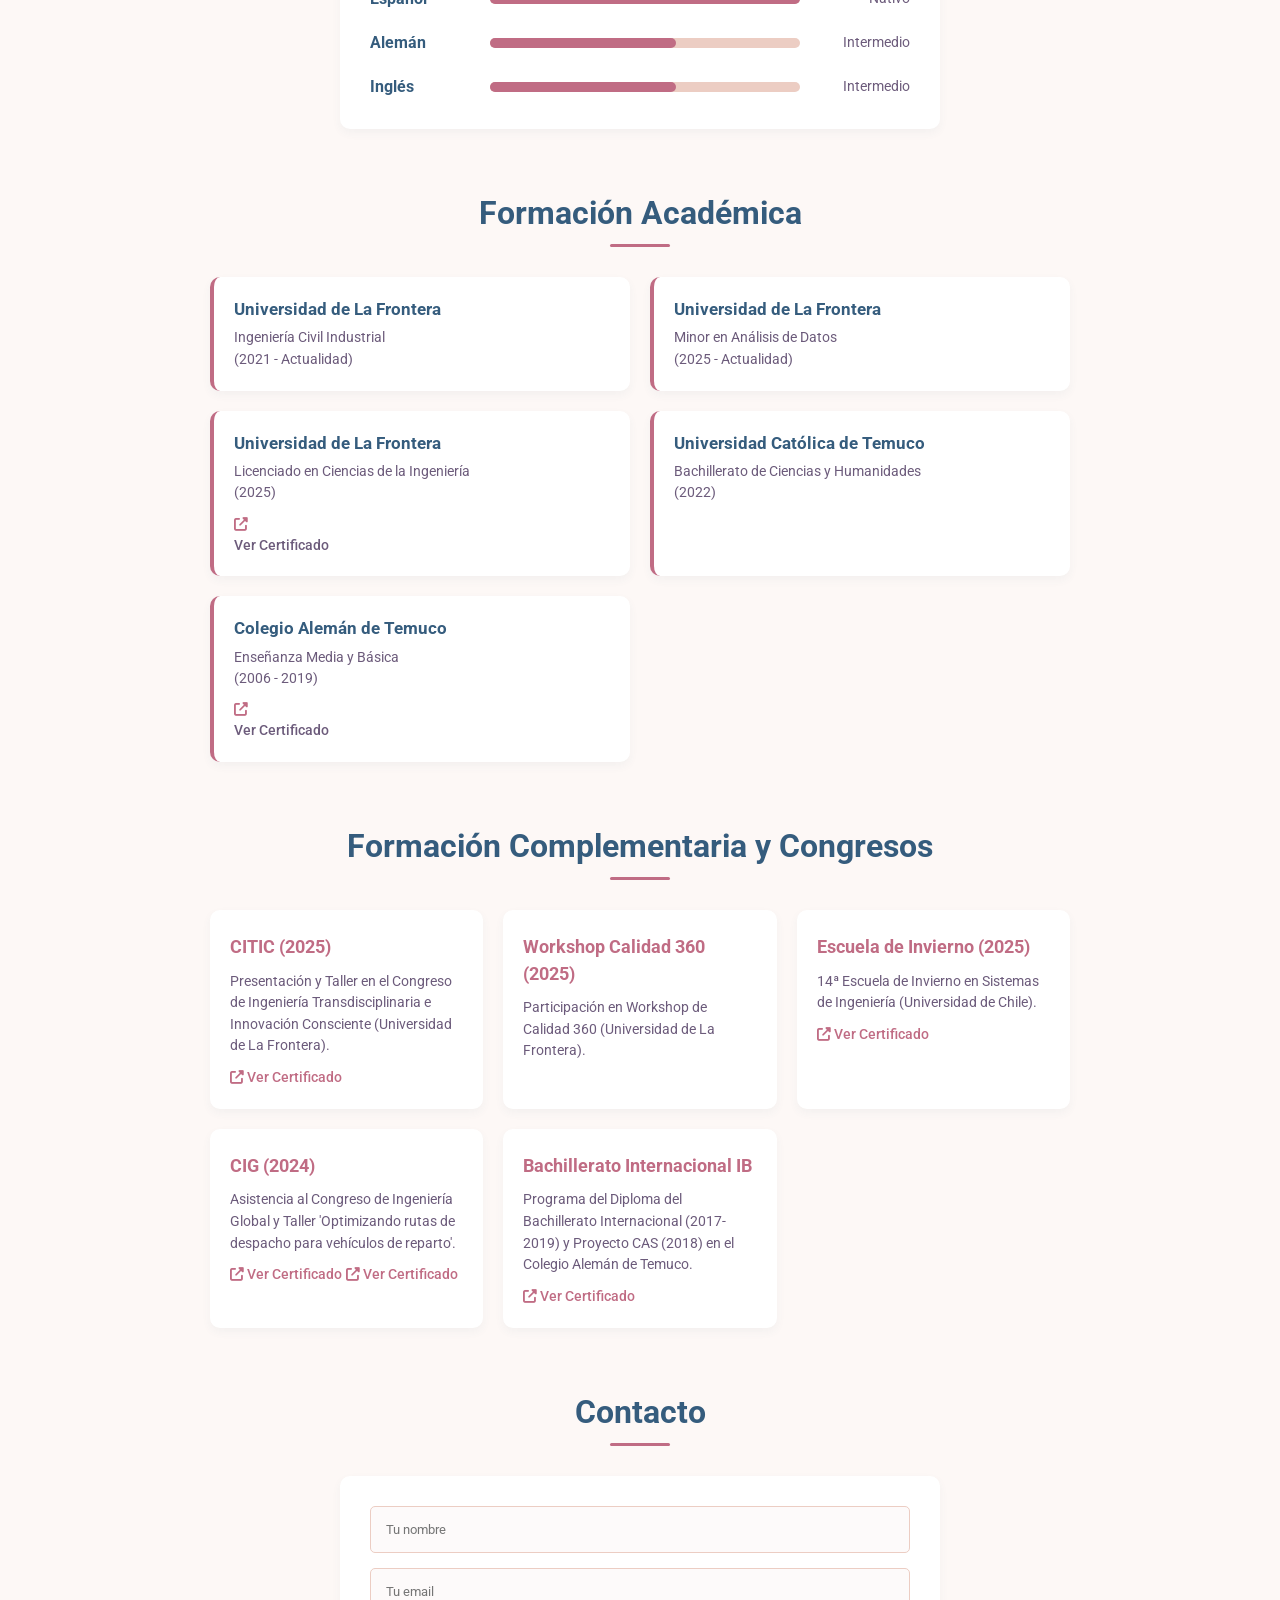
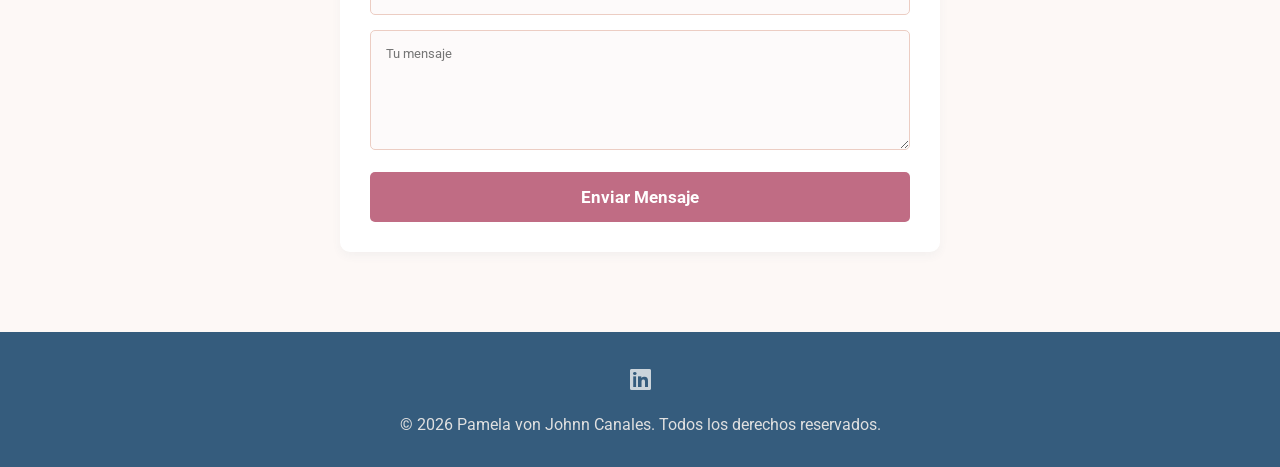
==== commit 9747b6f4: "Update index.html" ====
--- a/index.html
+++ b/index.html
@@ -236,6 +236,7 @@
                     <strong>Colegio Alemán de Temuco</strong>
                     <span data-key="edu_highschool">Enseñanza Media y Básica</span>
                     <span class="text-muted">(2006 - 2019)</span>
+                    <a href="certificados/licenciatura.pdf" target="_blank" class="cert-link"><i class="fas fa-external-link-alt"></i> <span data-key="btn_cert">Ver Certificado</span></a>
                 </div>
             </div>
         </section>
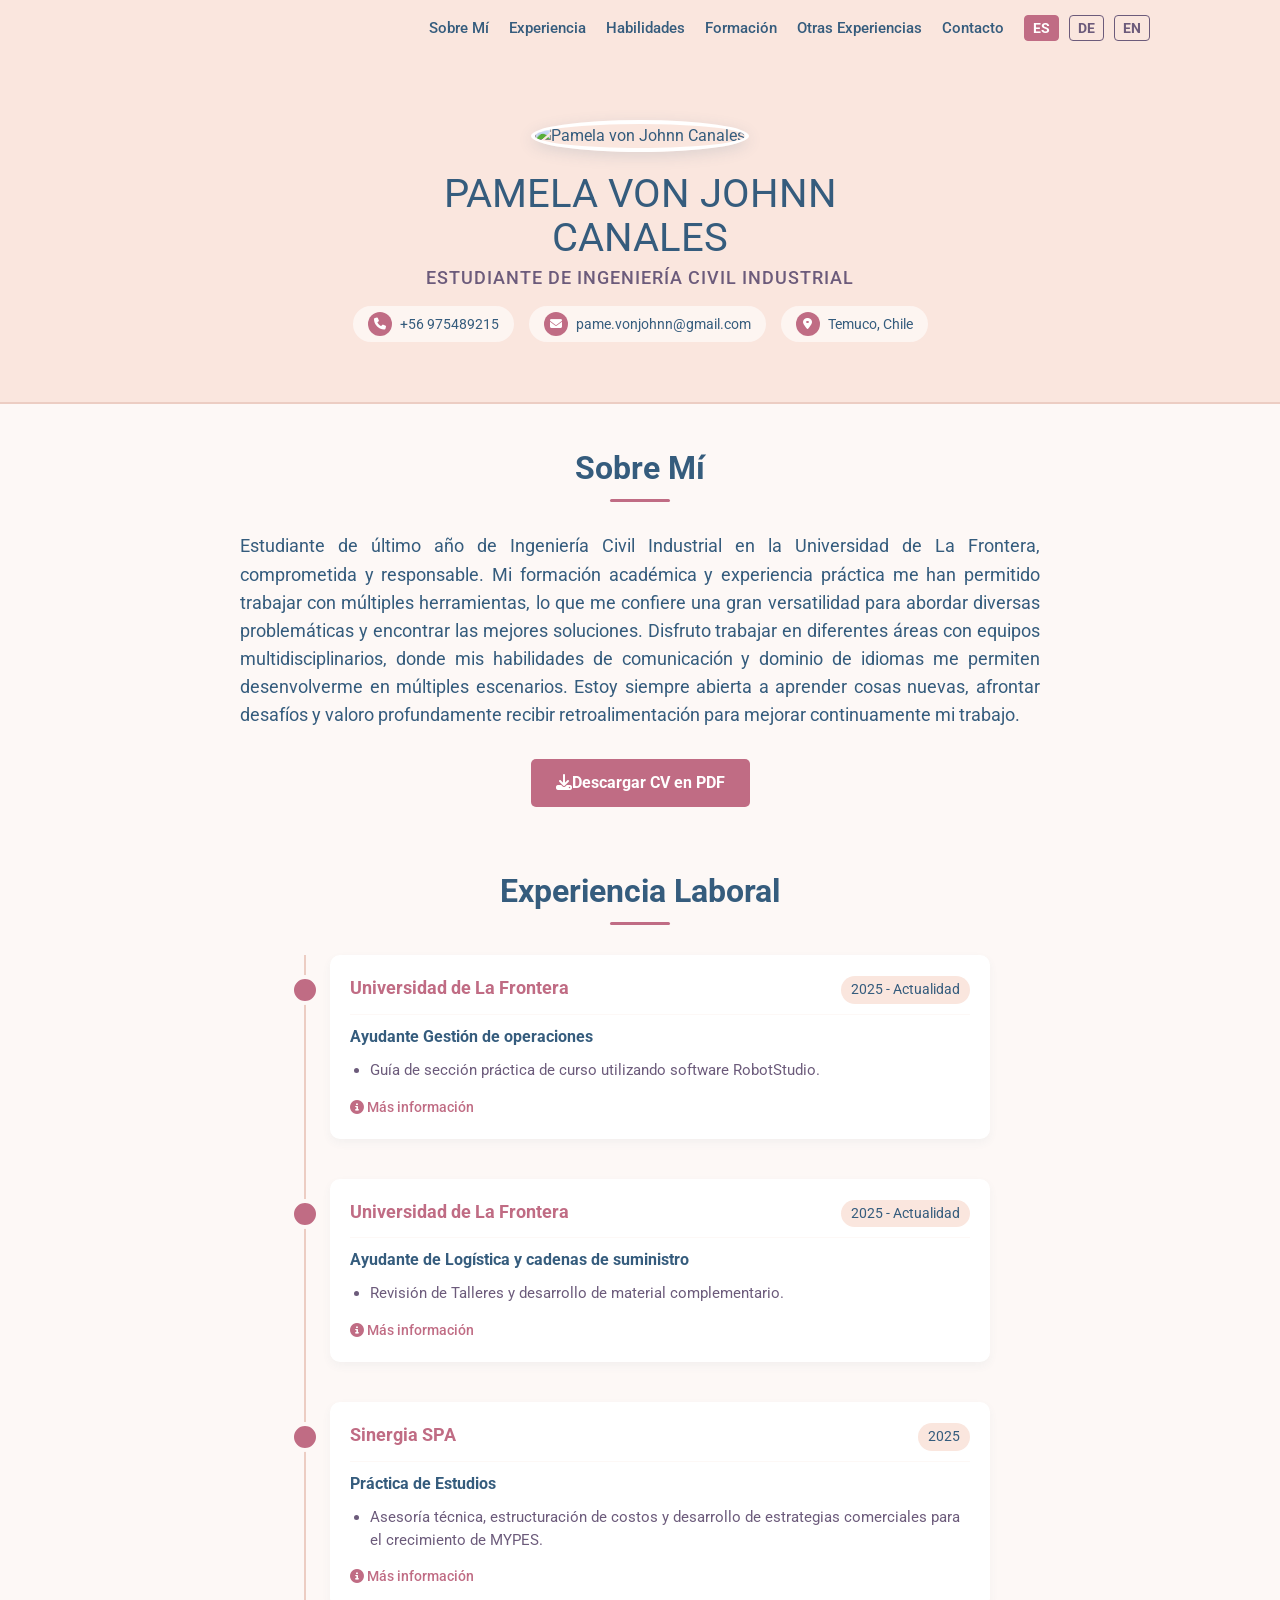
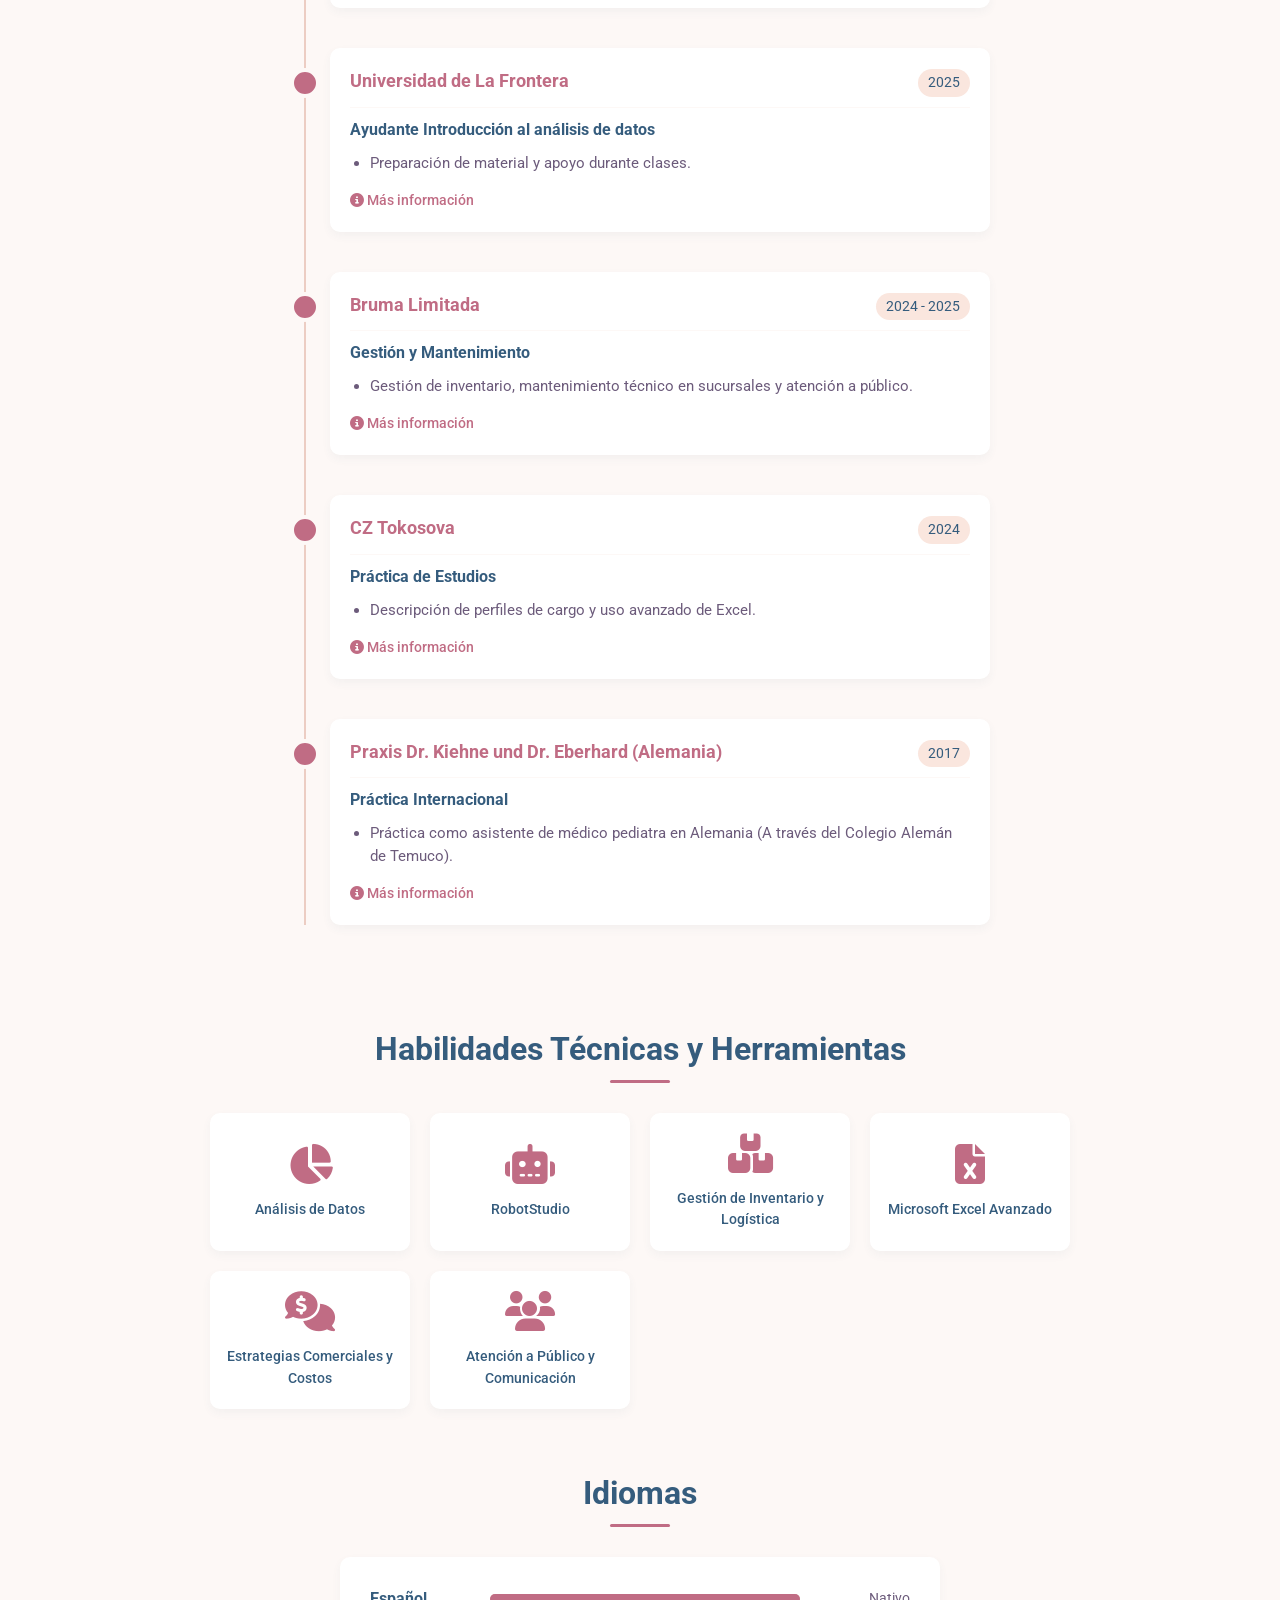
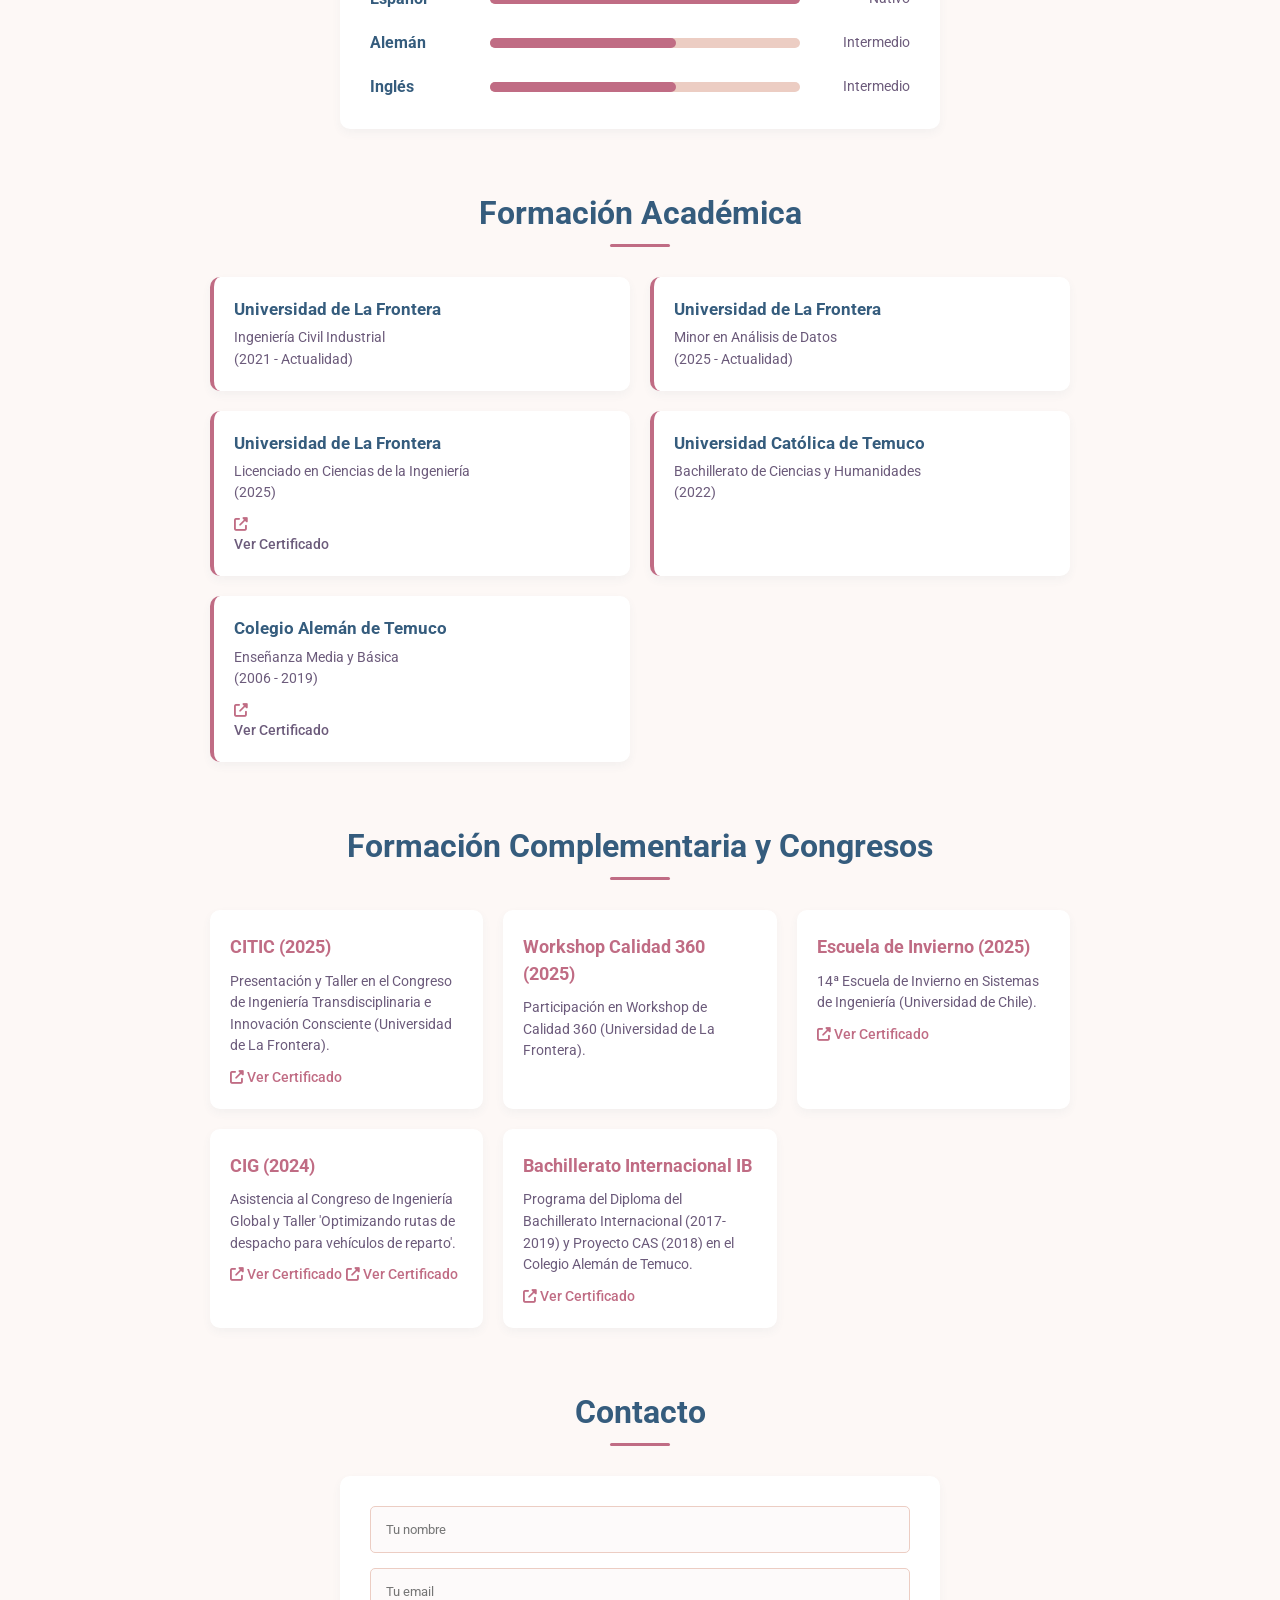
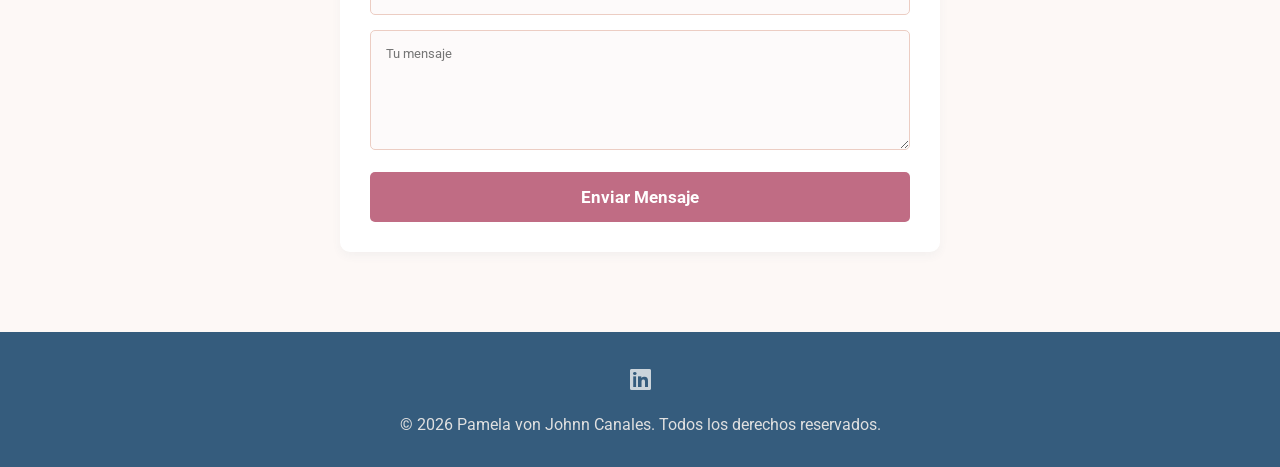
==== commit e28bb81f: "Update index.html" ====
--- a/index.html
+++ b/index.html
@@ -276,7 +276,7 @@
         <section id="contacto">
             <h3 data-key="contact_title">Contacto</h3>
             <div class="contact-form">
-                <form id="contactForm" action="https://formspree.io/f/TU_CODIGO_AQUI" method="POST">
+                <form id="contactForm" action="https://formspree.io/f/xdapzlpq" method="POST">
                     <input type="text" id="name" name="name" placeholder="Tu nombre" data-placeholder-key="contact_name_ph" required>
                     <input type="email" id="email" name="email" placeholder="Tu email" data-placeholder-key="contact_email_ph" required>
                     <textarea id="message" name="message" placeholder="Tu mensaje" data-placeholder-key="contact_msg_ph" required></textarea>
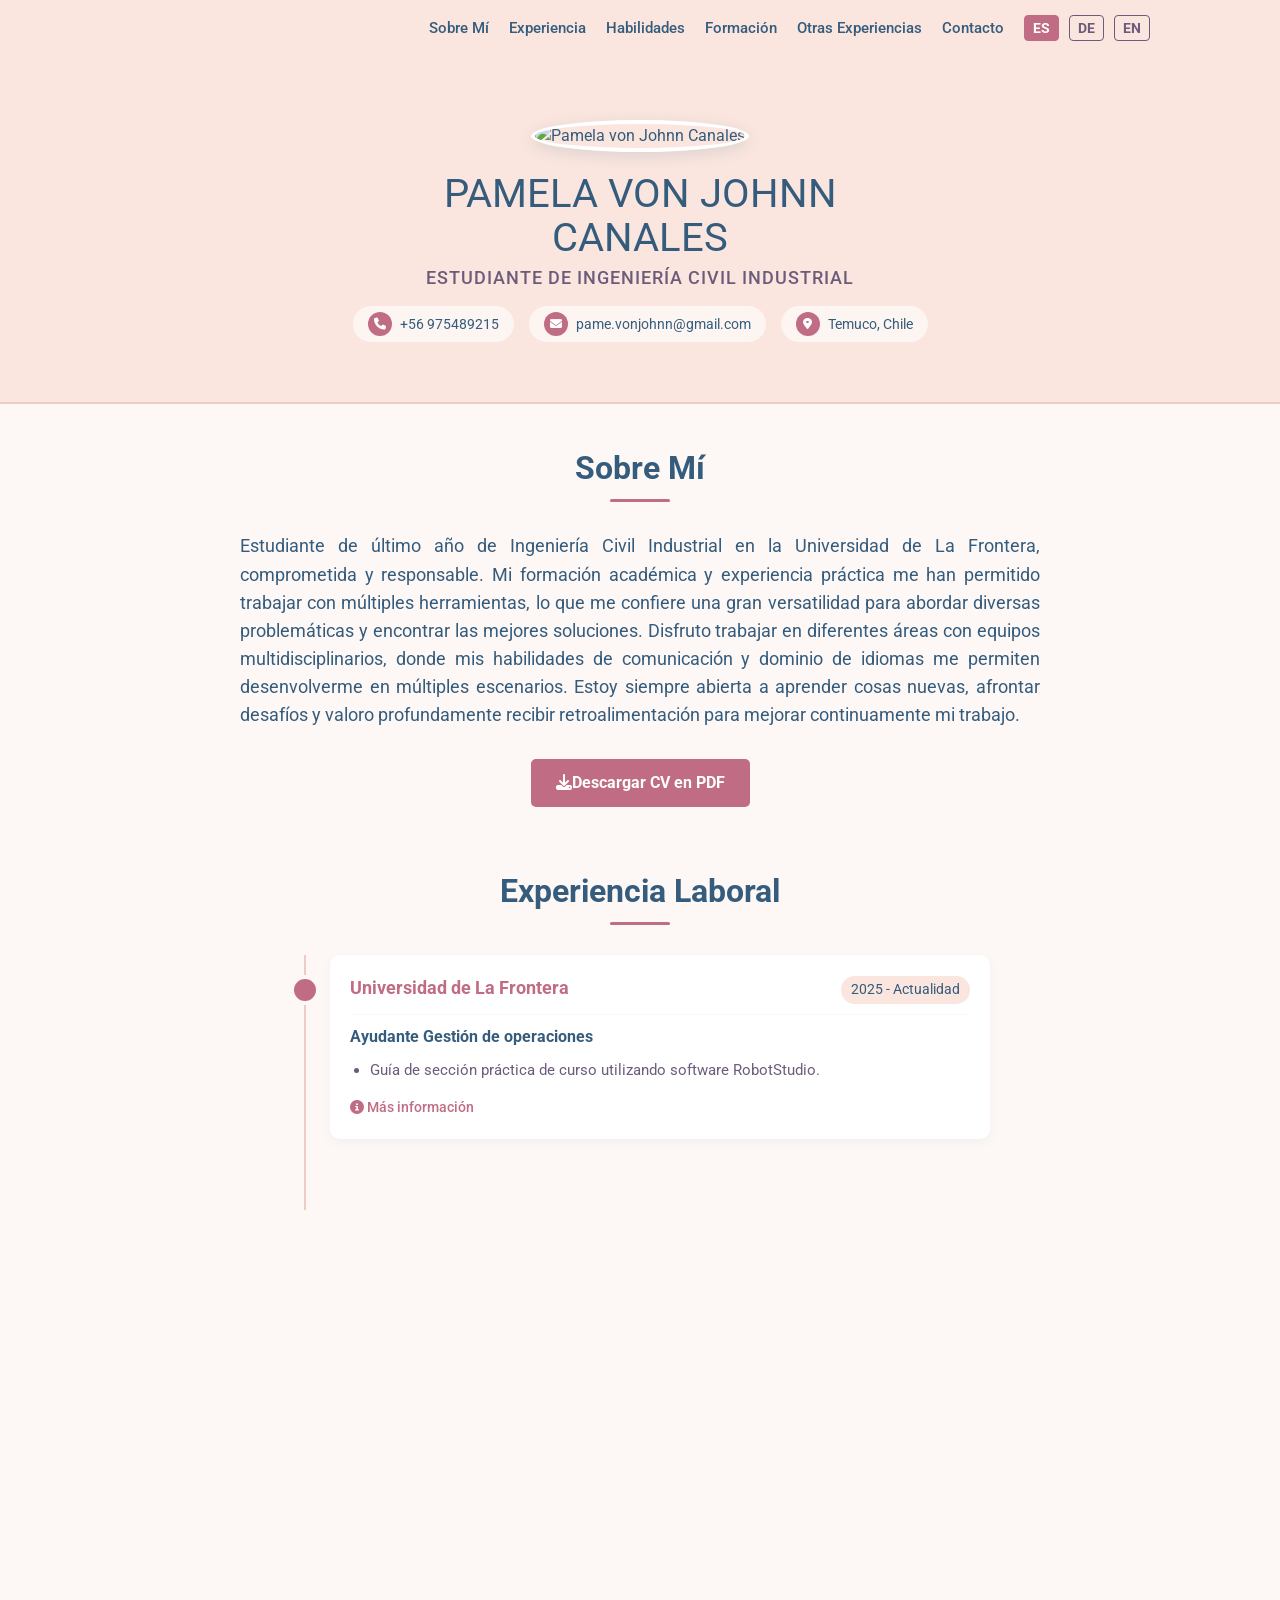
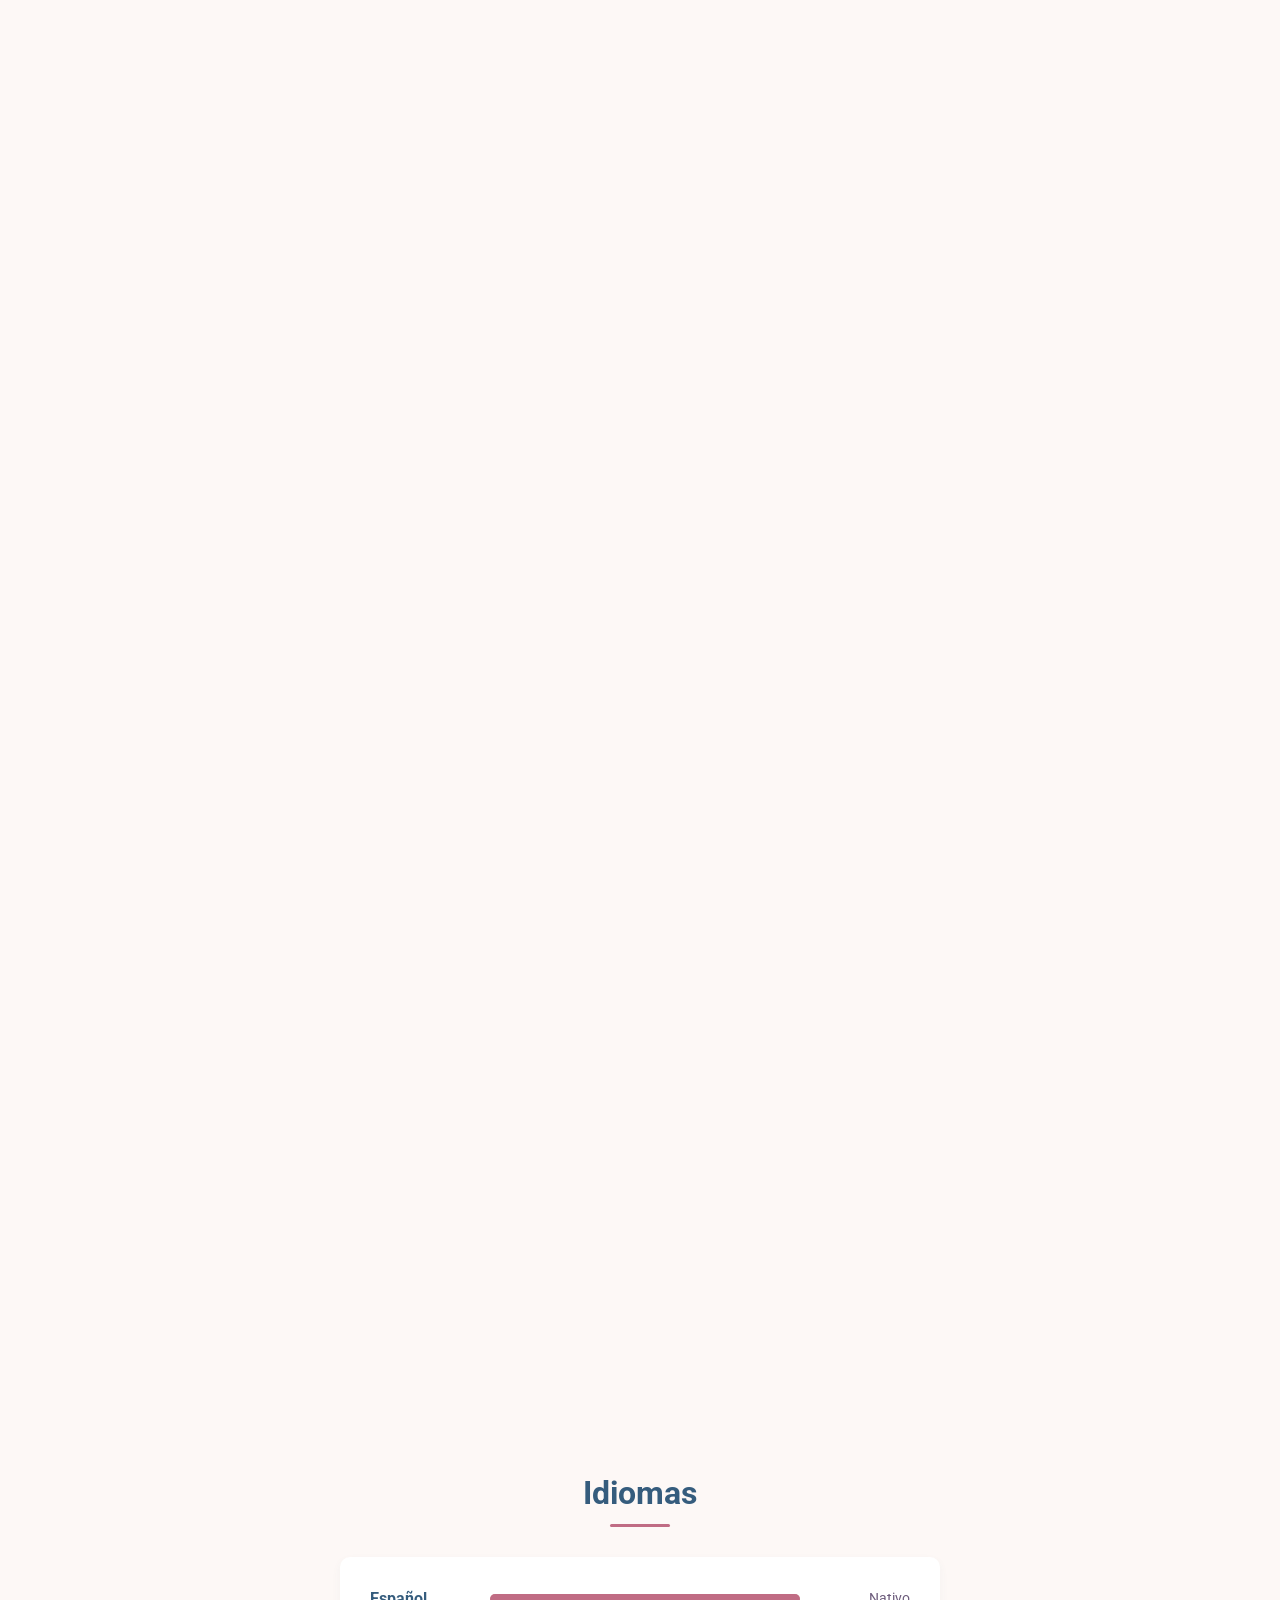
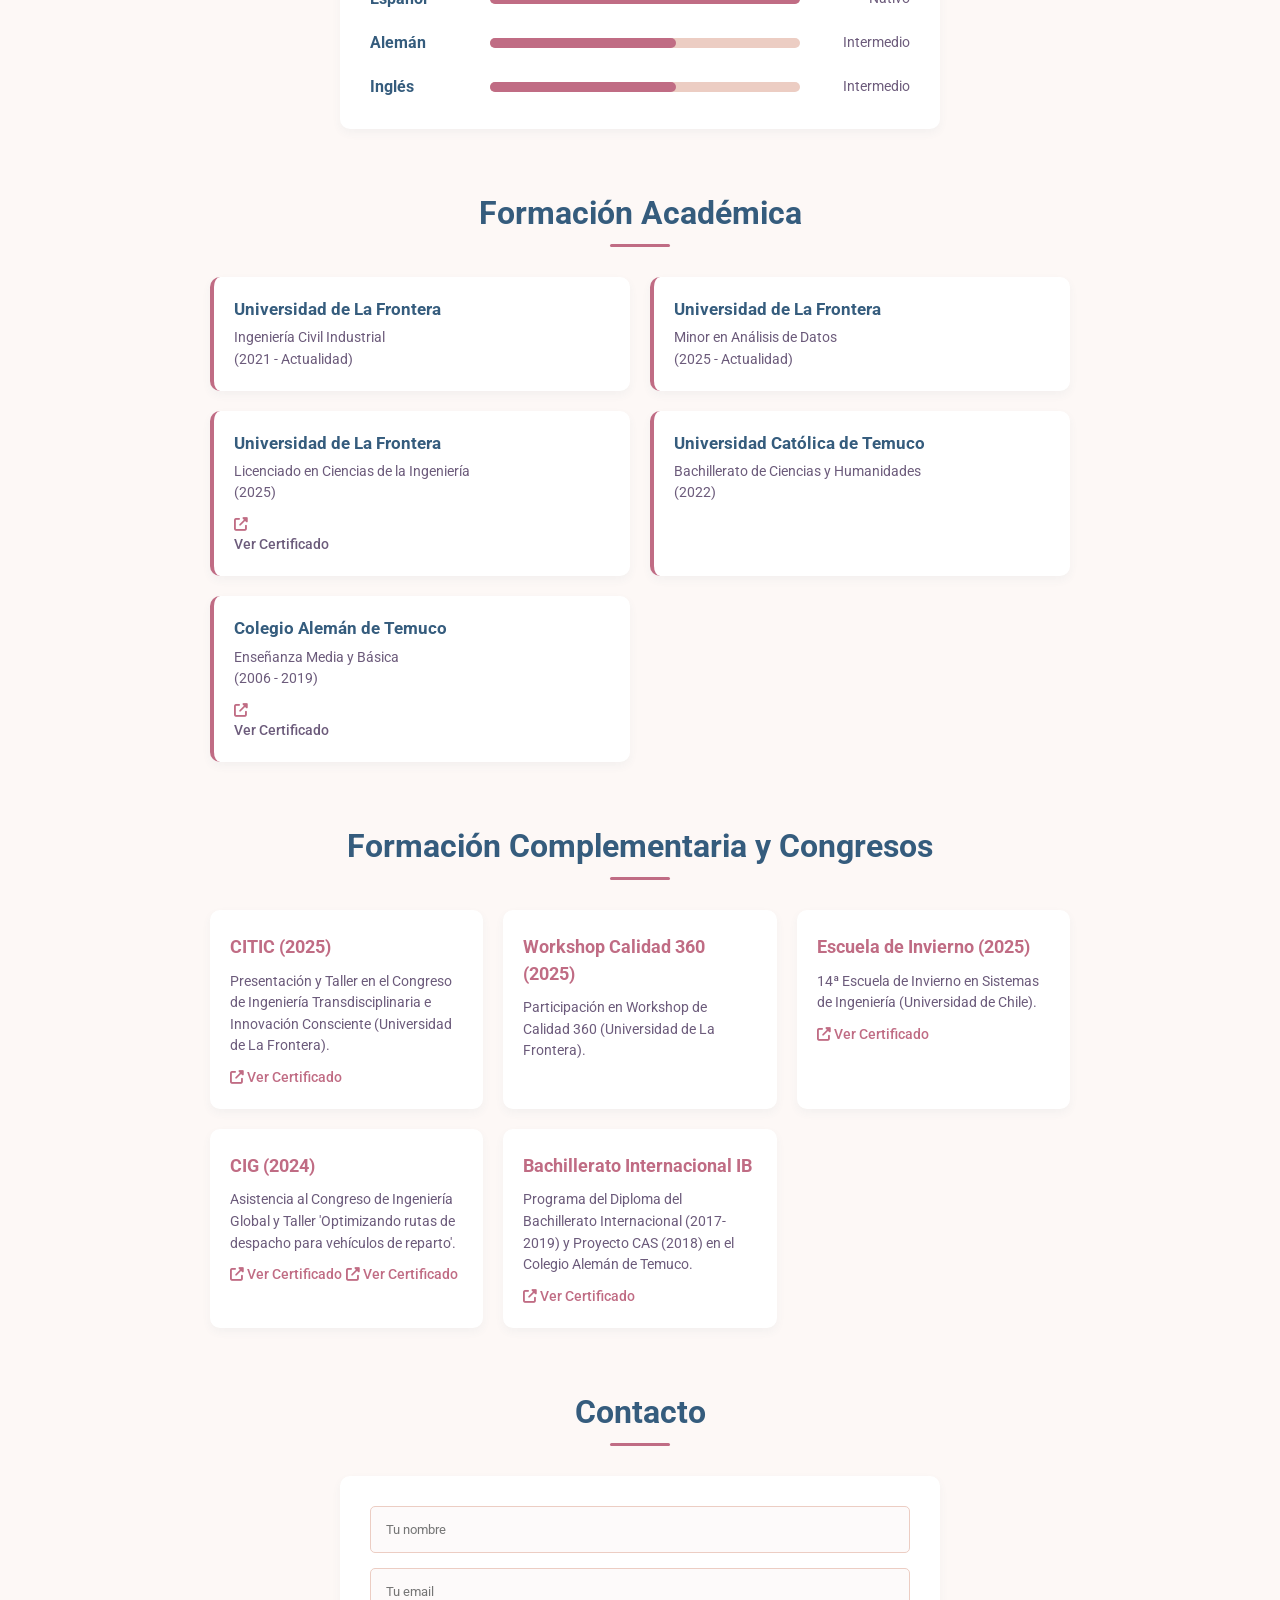
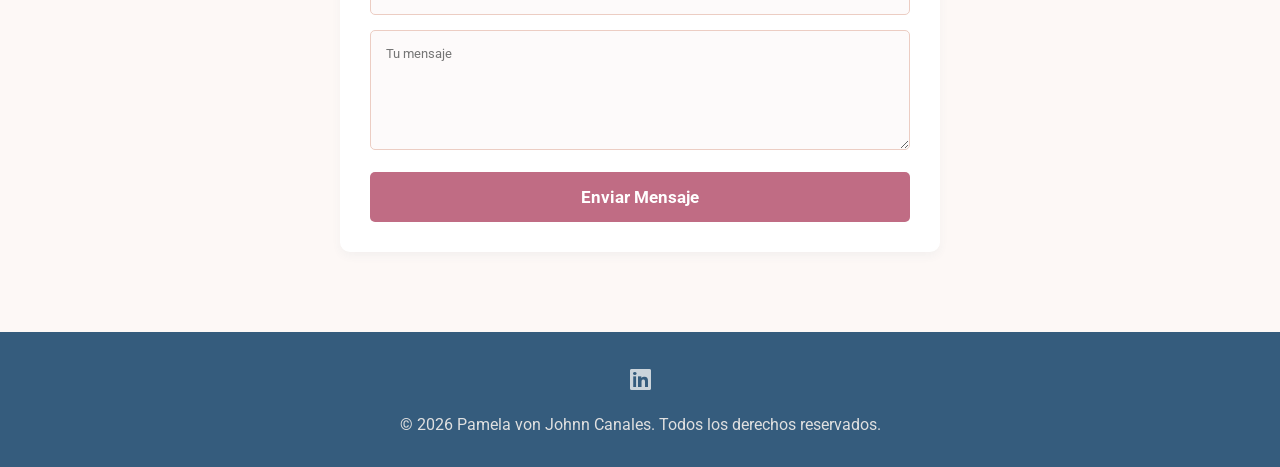
==== commit b4e95781: "Update index.html" ====
--- a/index.html
+++ b/index.html
@@ -55,7 +55,7 @@
         <section id="sobre-mi">
             <h3 data-key="about_title">Sobre Mí</h3>
             <p data-key="about_text">Estudiante de último año de Ingeniería Civil Industrial en la Universidad de La Frontera, comprometida y responsable. Mi formación académica y experiencia práctica me han permitido trabajar con múltiples herramientas, lo que me confiere una gran versatilidad para abordar diversas problemáticas y encontrar las mejores soluciones. Disfruto trabajar en diferentes áreas con equipos multidisciplinarios, donde mis habilidades de comunicación y dominio de idiomas me permiten desenvolverme en múltiples escenarios. Estoy siempre abierta a aprender cosas nuevas, afrontar desafíos y valoro profundamente recibir retroalimentación para mejorar continuamente mi trabajo.</p>
-            <a href="certificados/CV_PamelaVonJohnn_2026.pdf" id="cv-link" download class="download-btn">
+            <a href="certificados/CV_PamelaVonJohnn_2026_ES.pdf" id="cv-link" target="_blank" download class="download-btn">
                 <i class="fas fa-download"></i> <span data-key="btn_cv">Descargar CV en PDF</span>
             </a>
         </section>
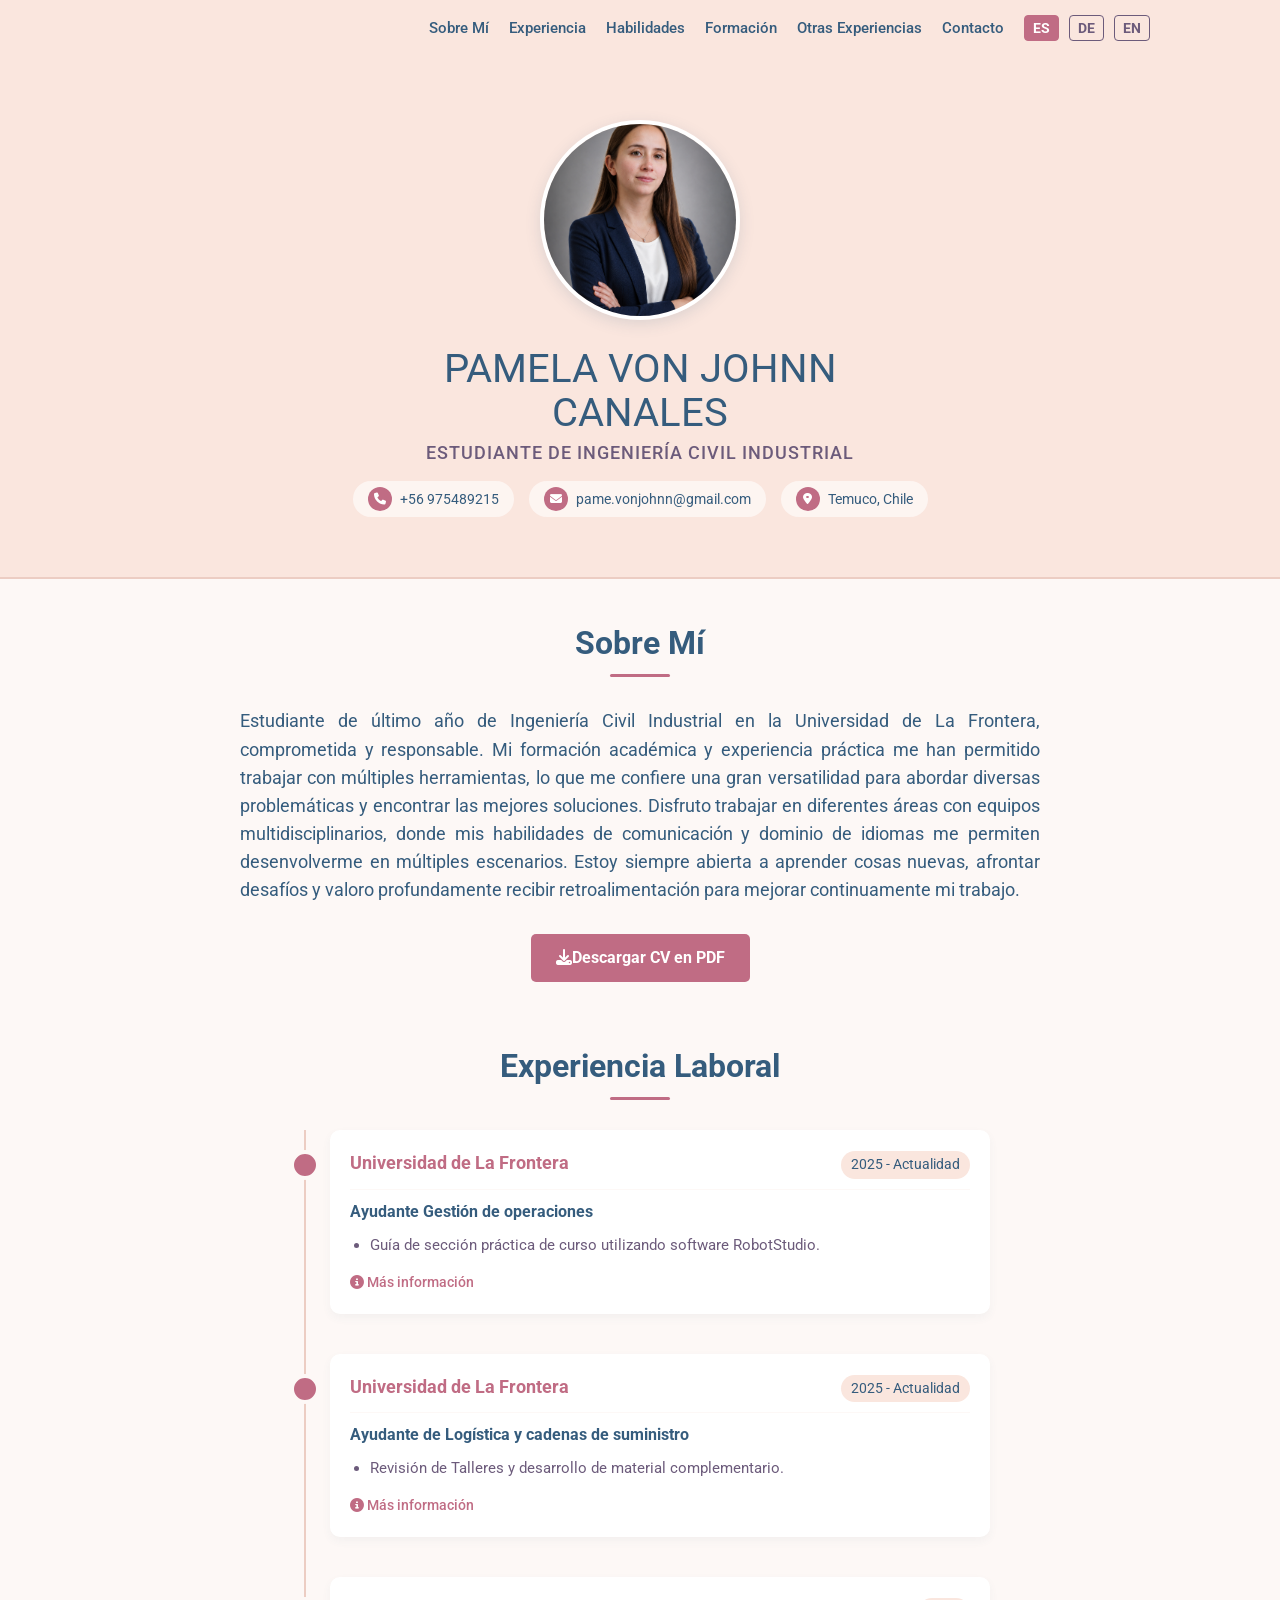
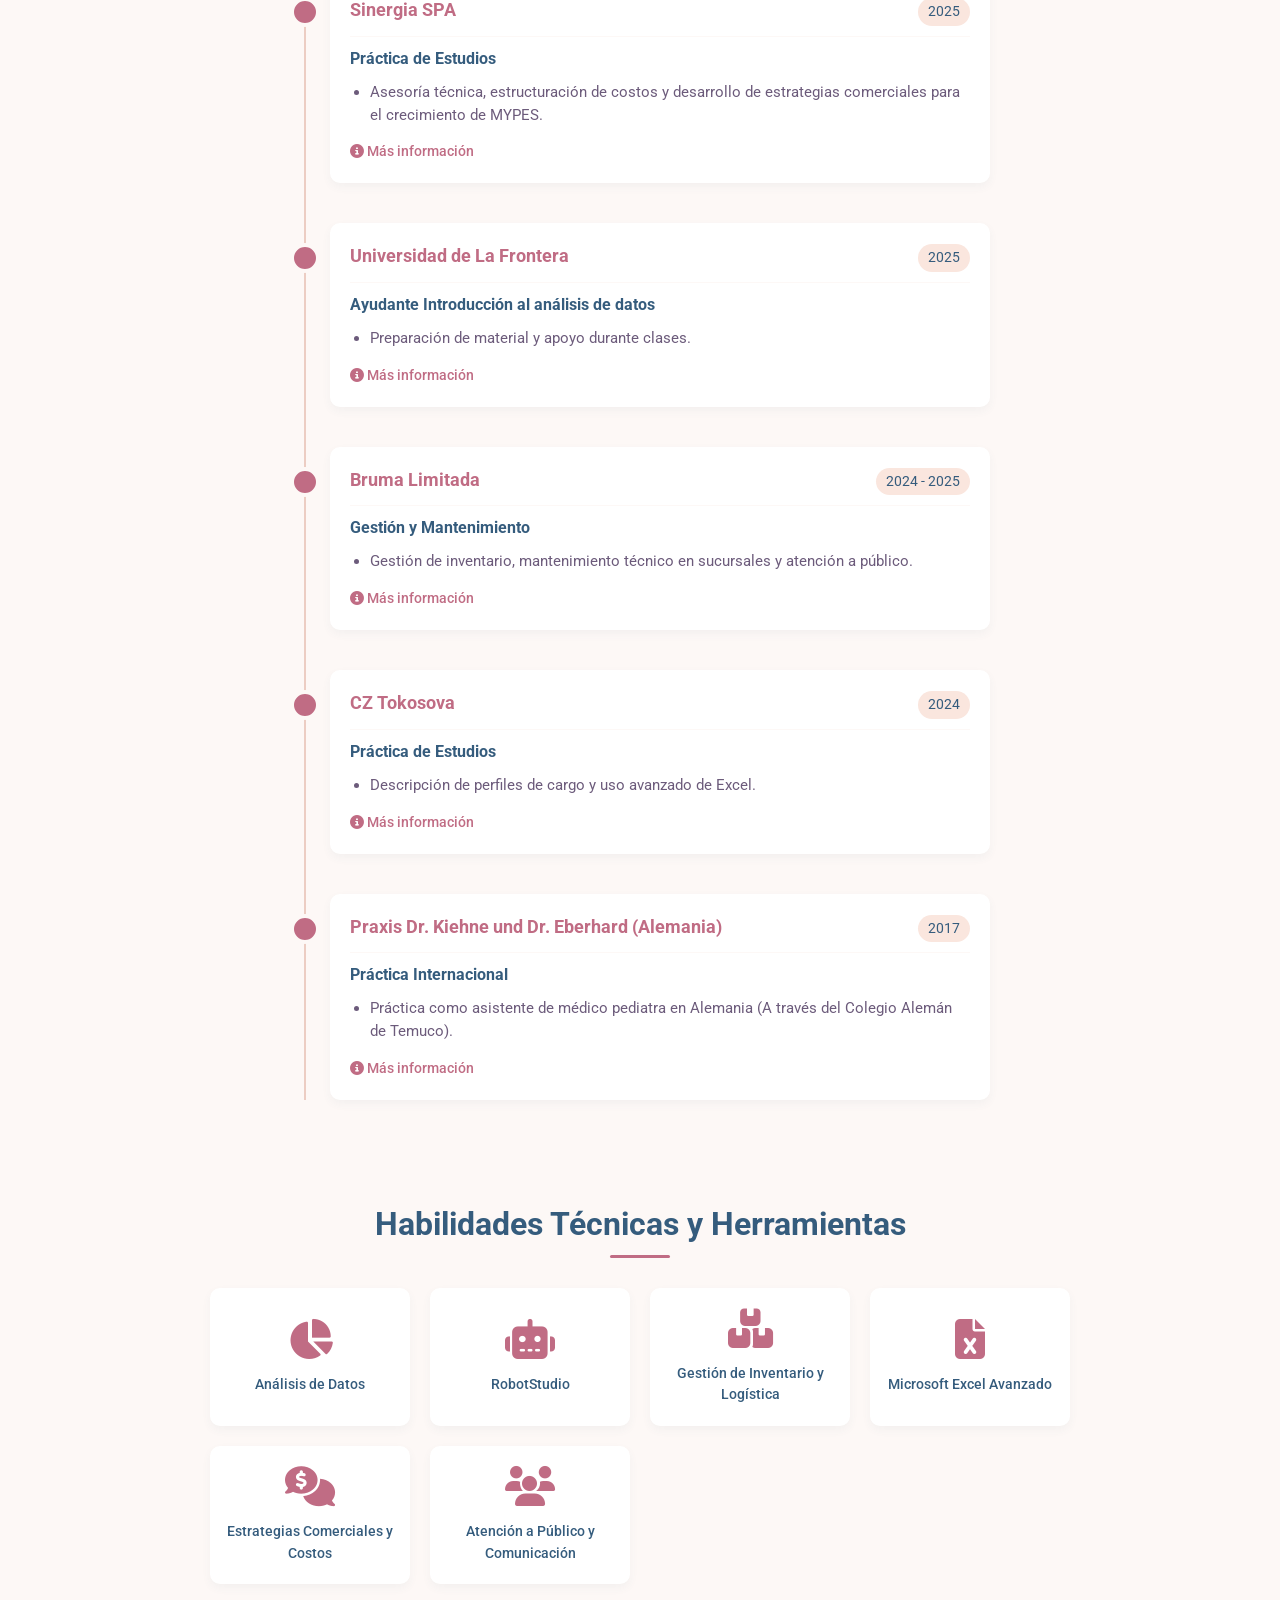
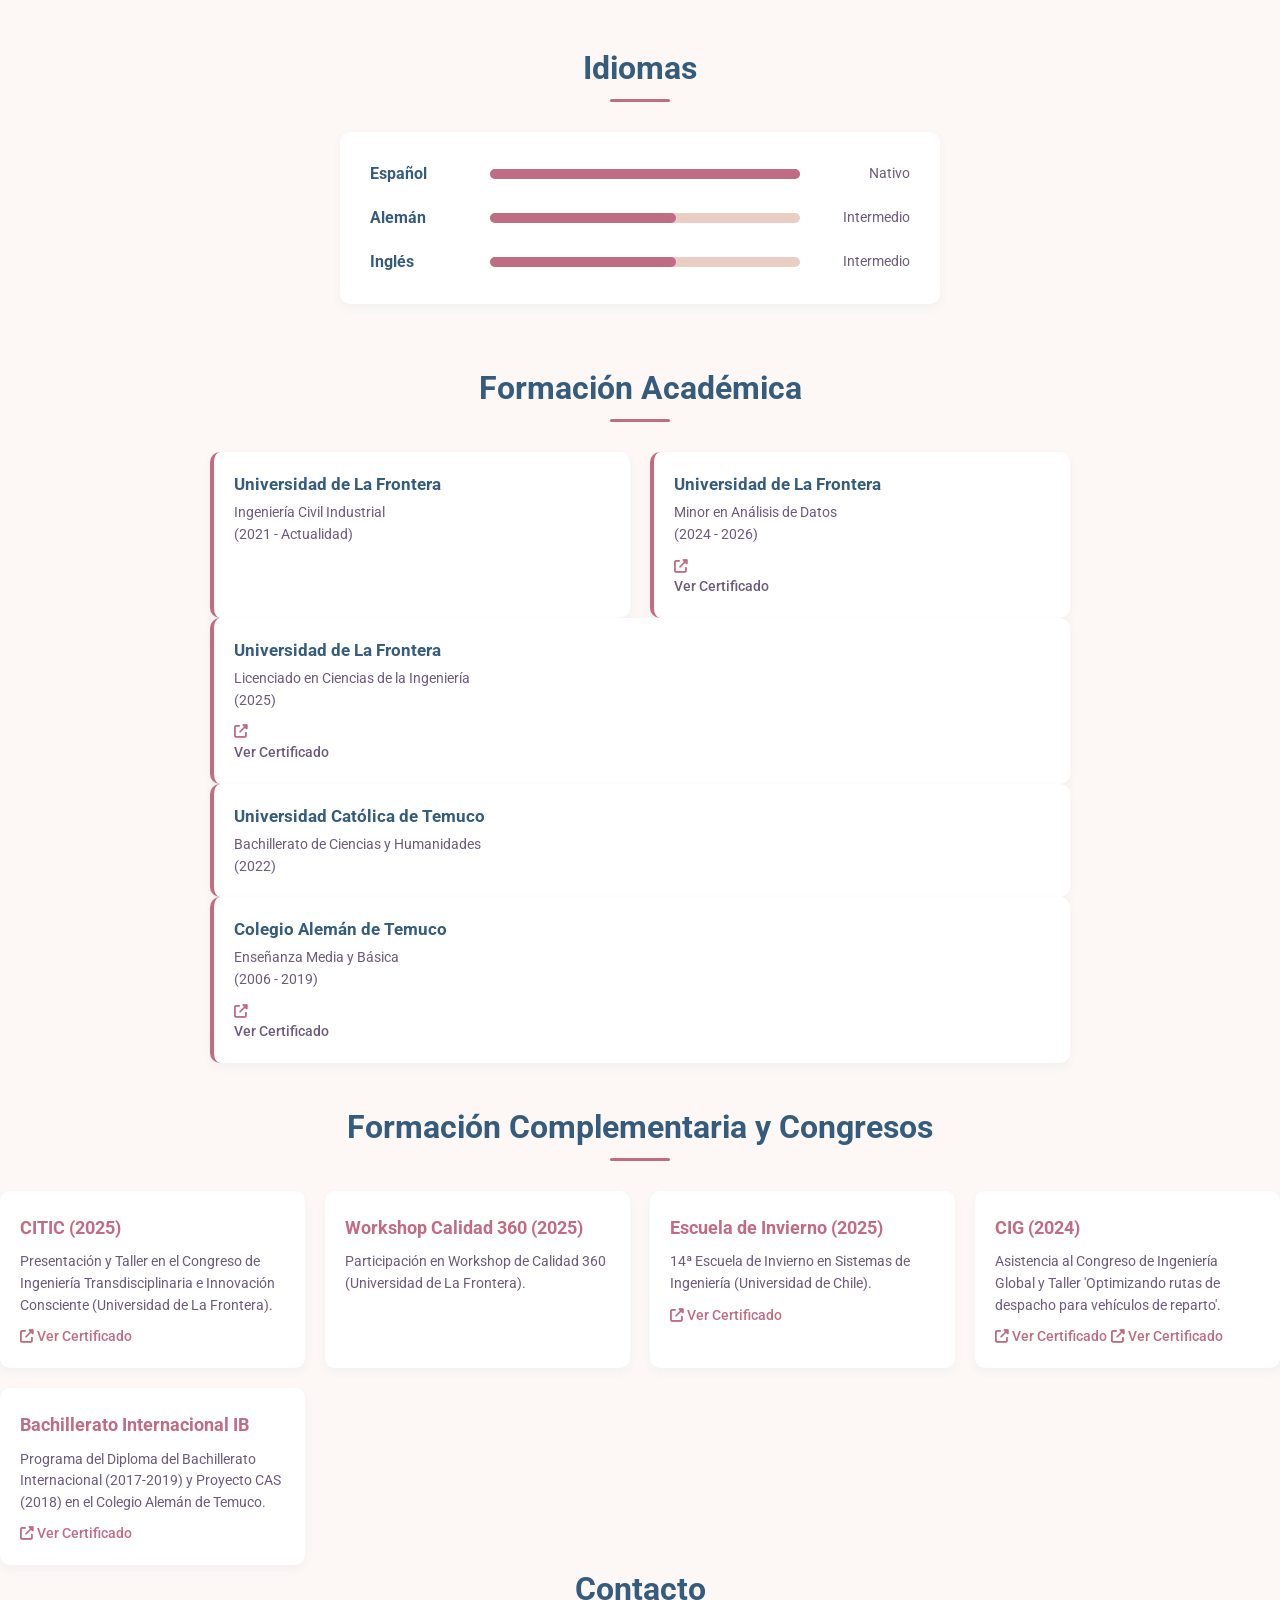
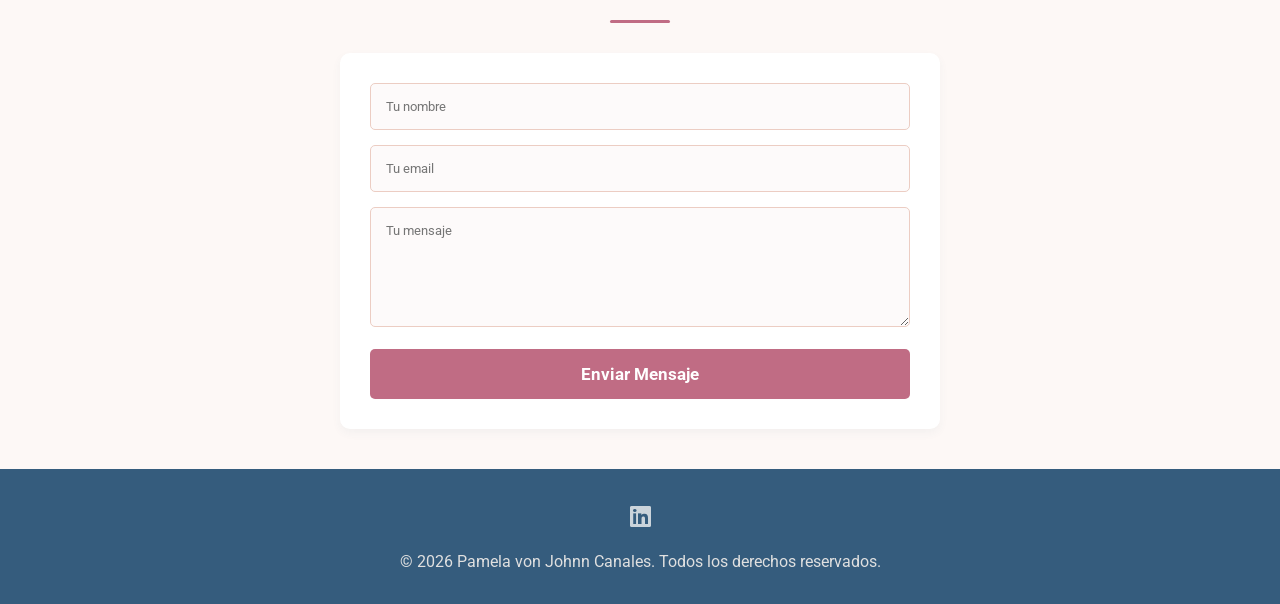
==== commit 9c5af3e5: "Update index.html" ====
--- a/index.html
+++ b/index.html
@@ -219,8 +219,9 @@
                 <div class="academic-item">
                     <strong>Universidad de La Frontera</strong>
                     <span data-key="edu_minor">Minor en Análisis de Datos</span>
-                    <span data-key="status_current_2025">(2025 - Actualidad)</span>
-                </div>
+                    <span class="text-muted">(2024 - 2026)</span>
+                    <a href="certificados/minor analisis.pdf" target="_blank" class="cert-link"><i class="fas fa-external-link-alt"></i> <span data-key="btn_cert">Ver Certificado</span></a>
+                </div> </div>
                 <div class="academic-item">
                     <strong>Universidad de La Frontera</strong>
                     <span data-key="edu_degree2">Licenciado en Ciencias de la Ingeniería</span>
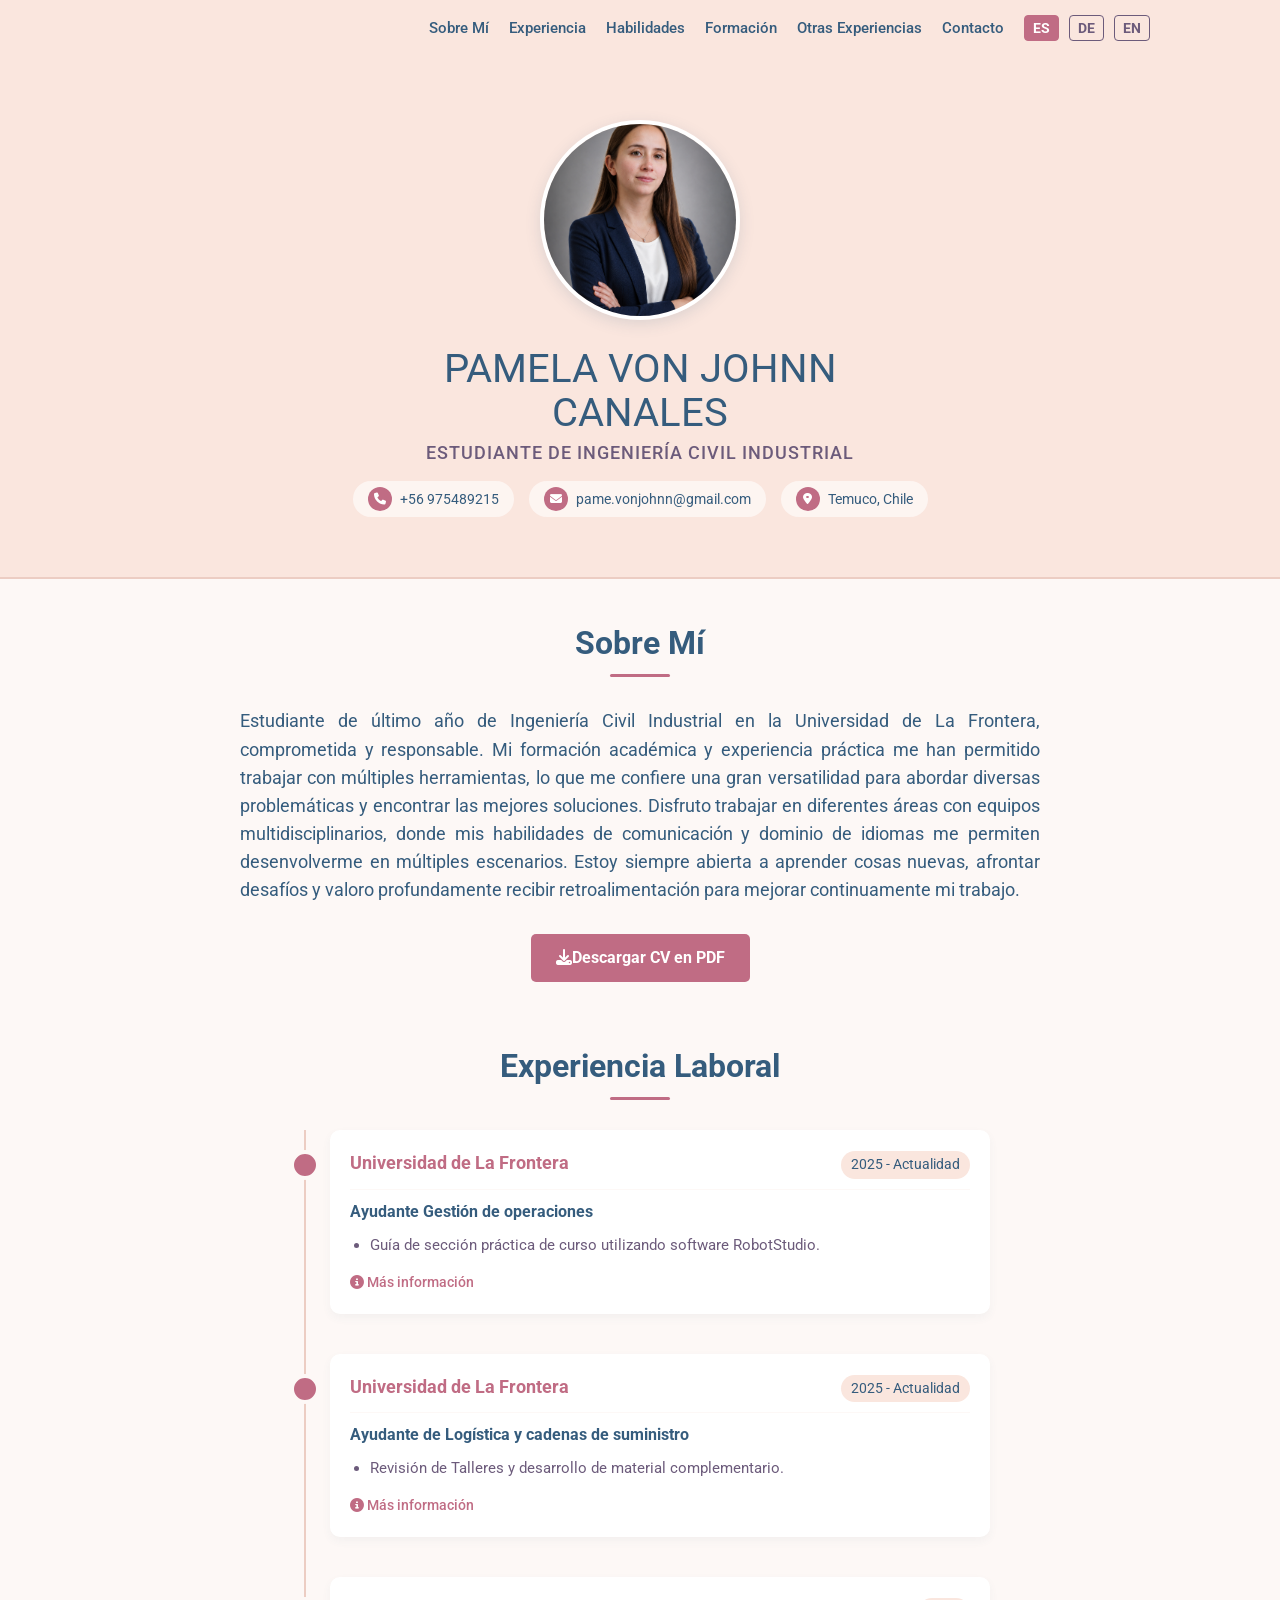
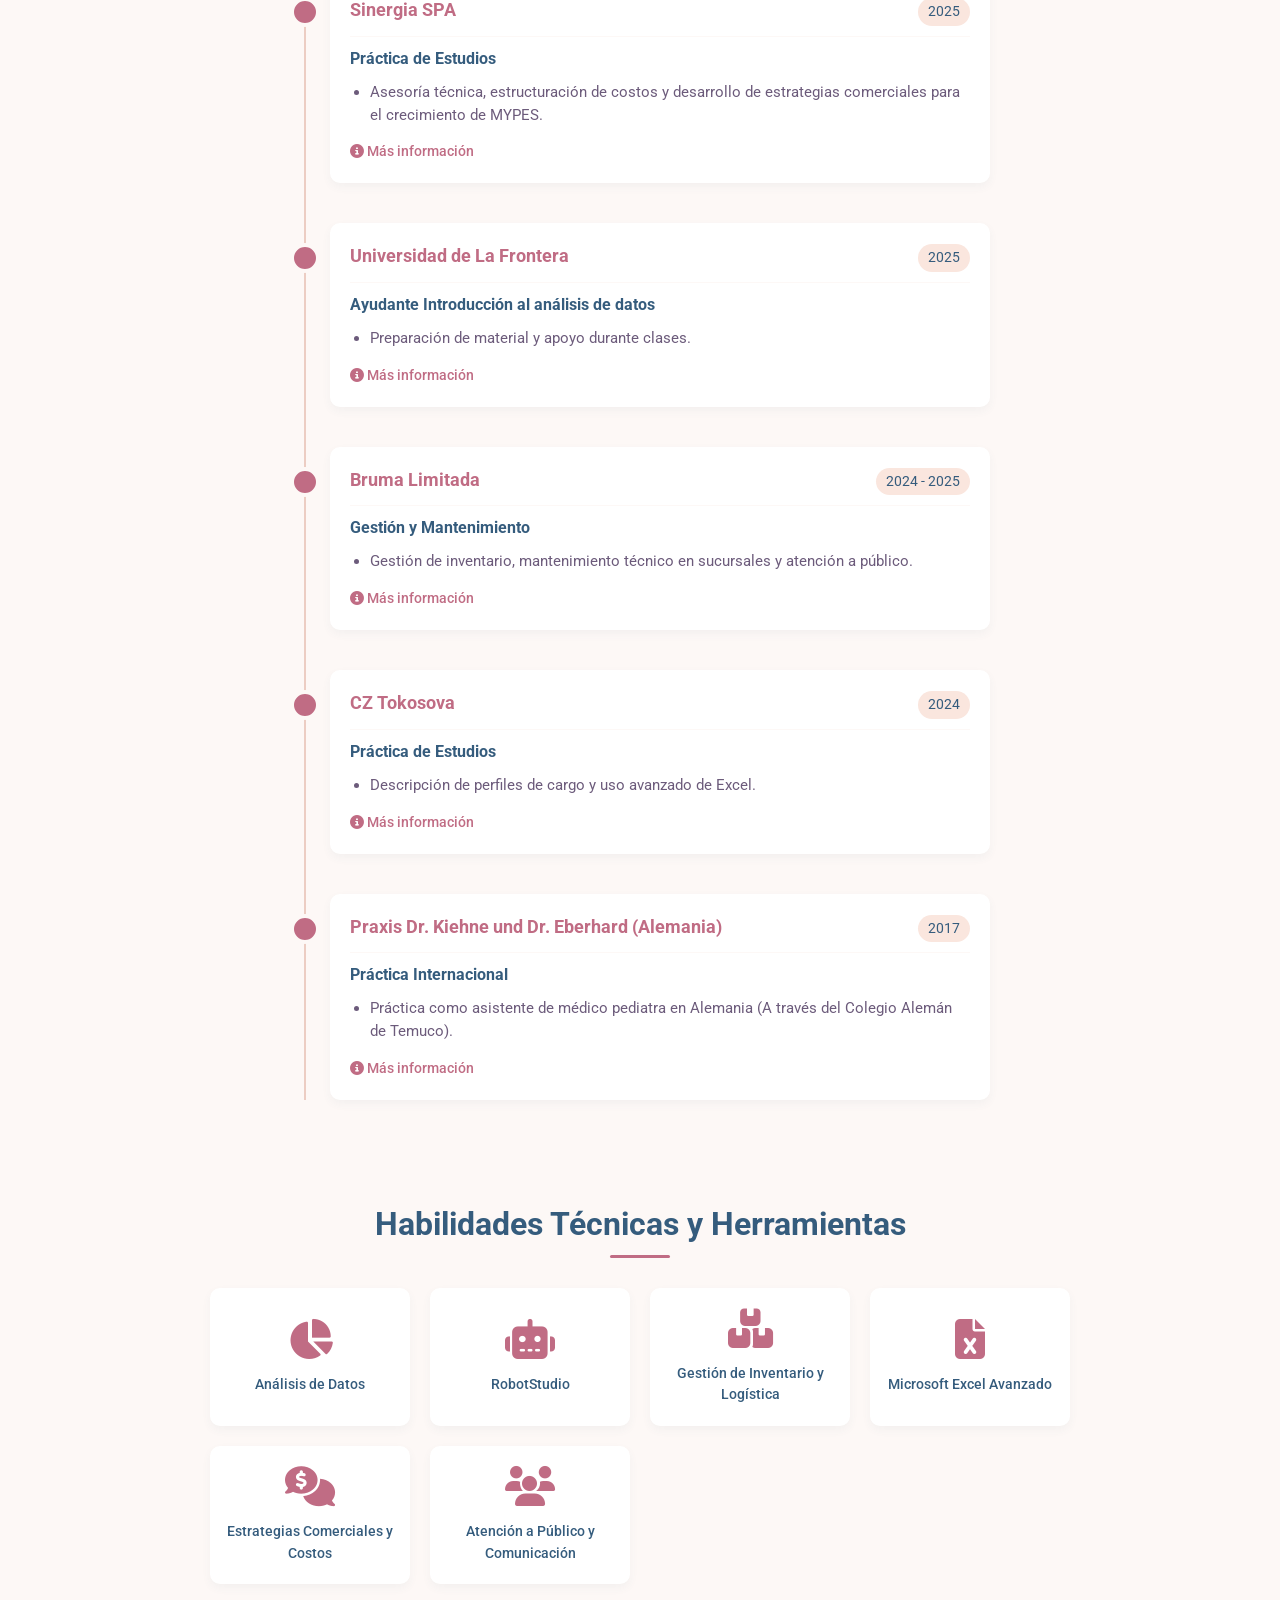
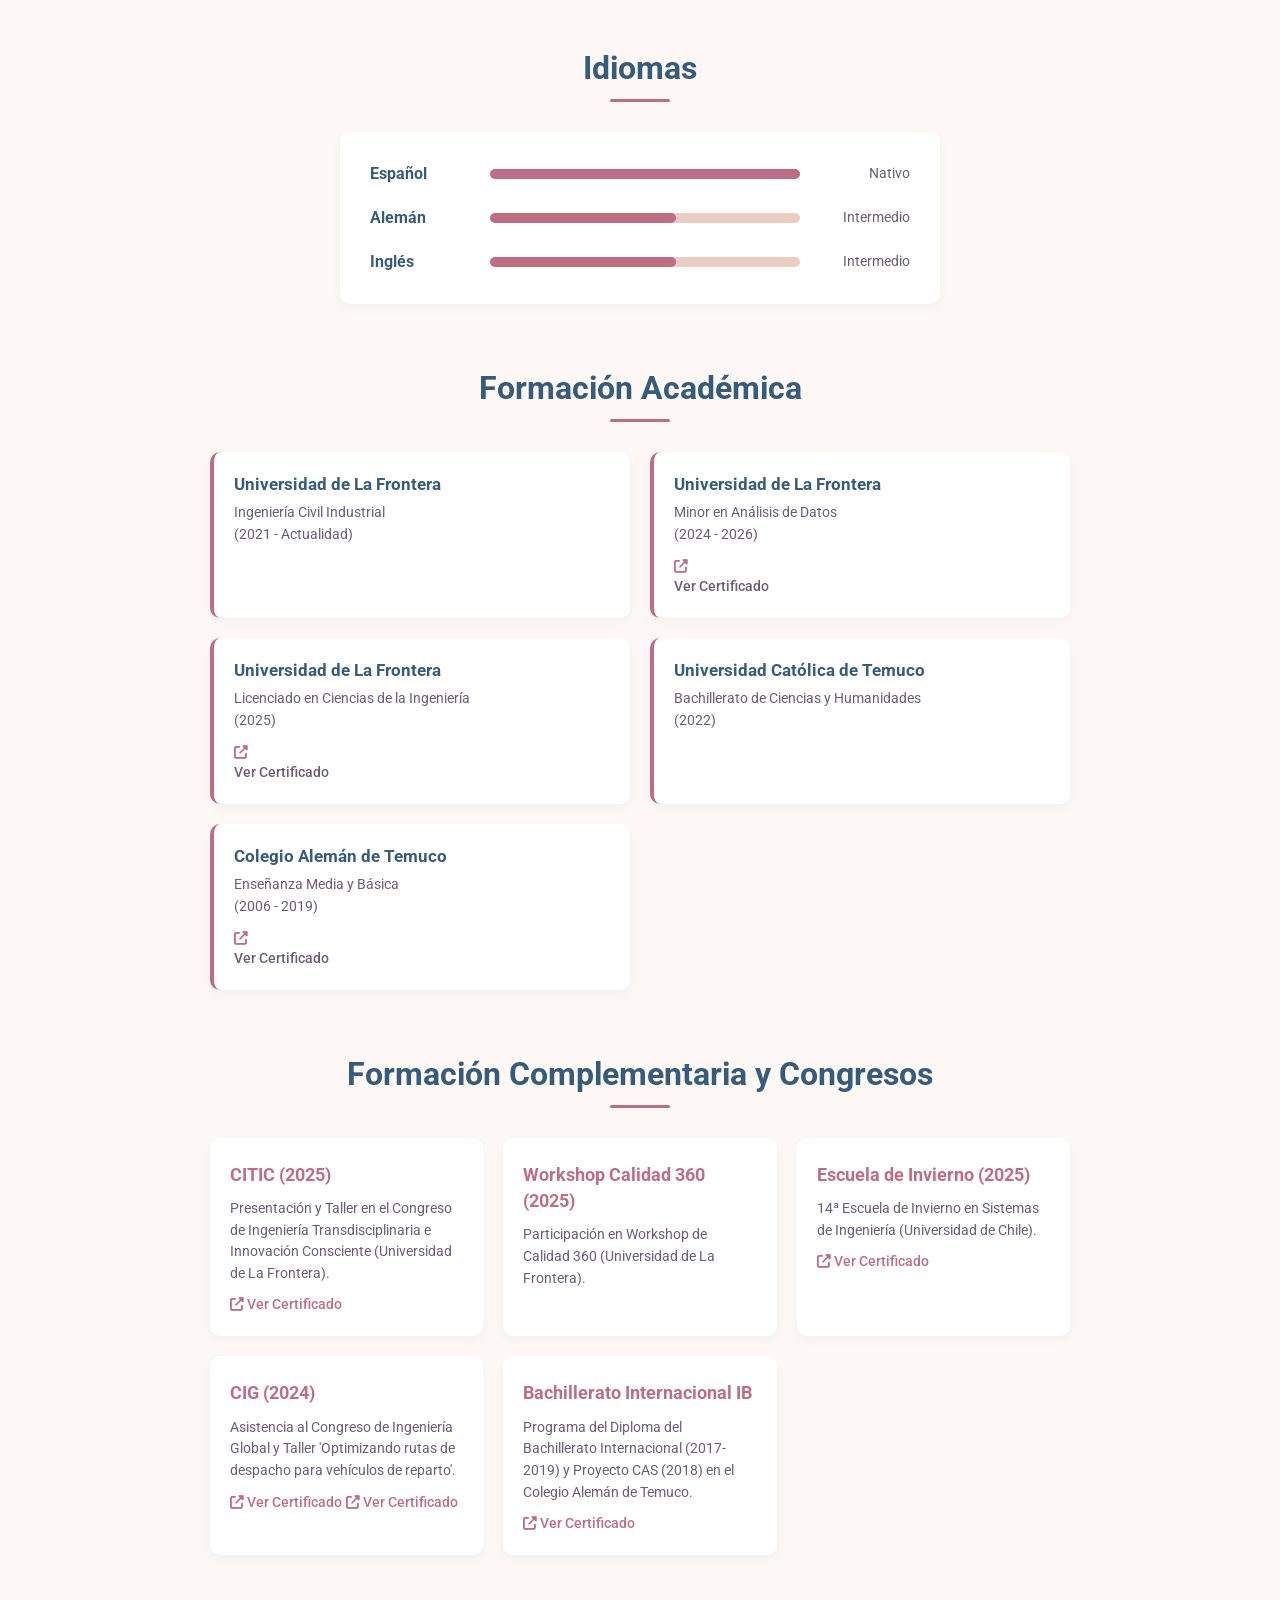
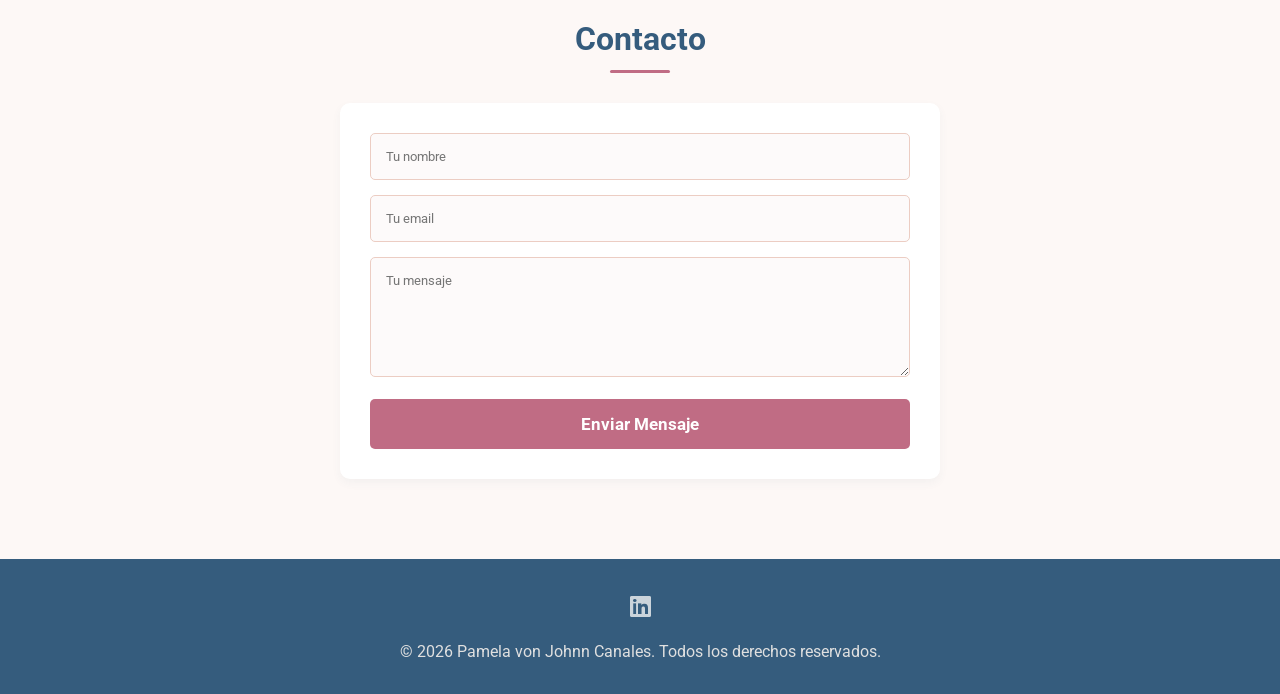
==== commit 58c53796: "Update print statement from 'Hello' to 'Goodbye'" ====
--- a/index.html
+++ b/index.html
@@ -221,7 +221,7 @@
                     <span data-key="edu_minor">Minor en Análisis de Datos</span>
                     <span class="text-muted">(2024 - 2026)</span>
                     <a href="certificados/minor analisis.pdf" target="_blank" class="cert-link"><i class="fas fa-external-link-alt"></i> <span data-key="btn_cert">Ver Certificado</span></a>
-                </div> </div>
+                </div>
                 <div class="academic-item">
                     <strong>Universidad de La Frontera</strong>
                     <span data-key="edu_degree2">Licenciado en Ciencias de la Ingeniería</span>
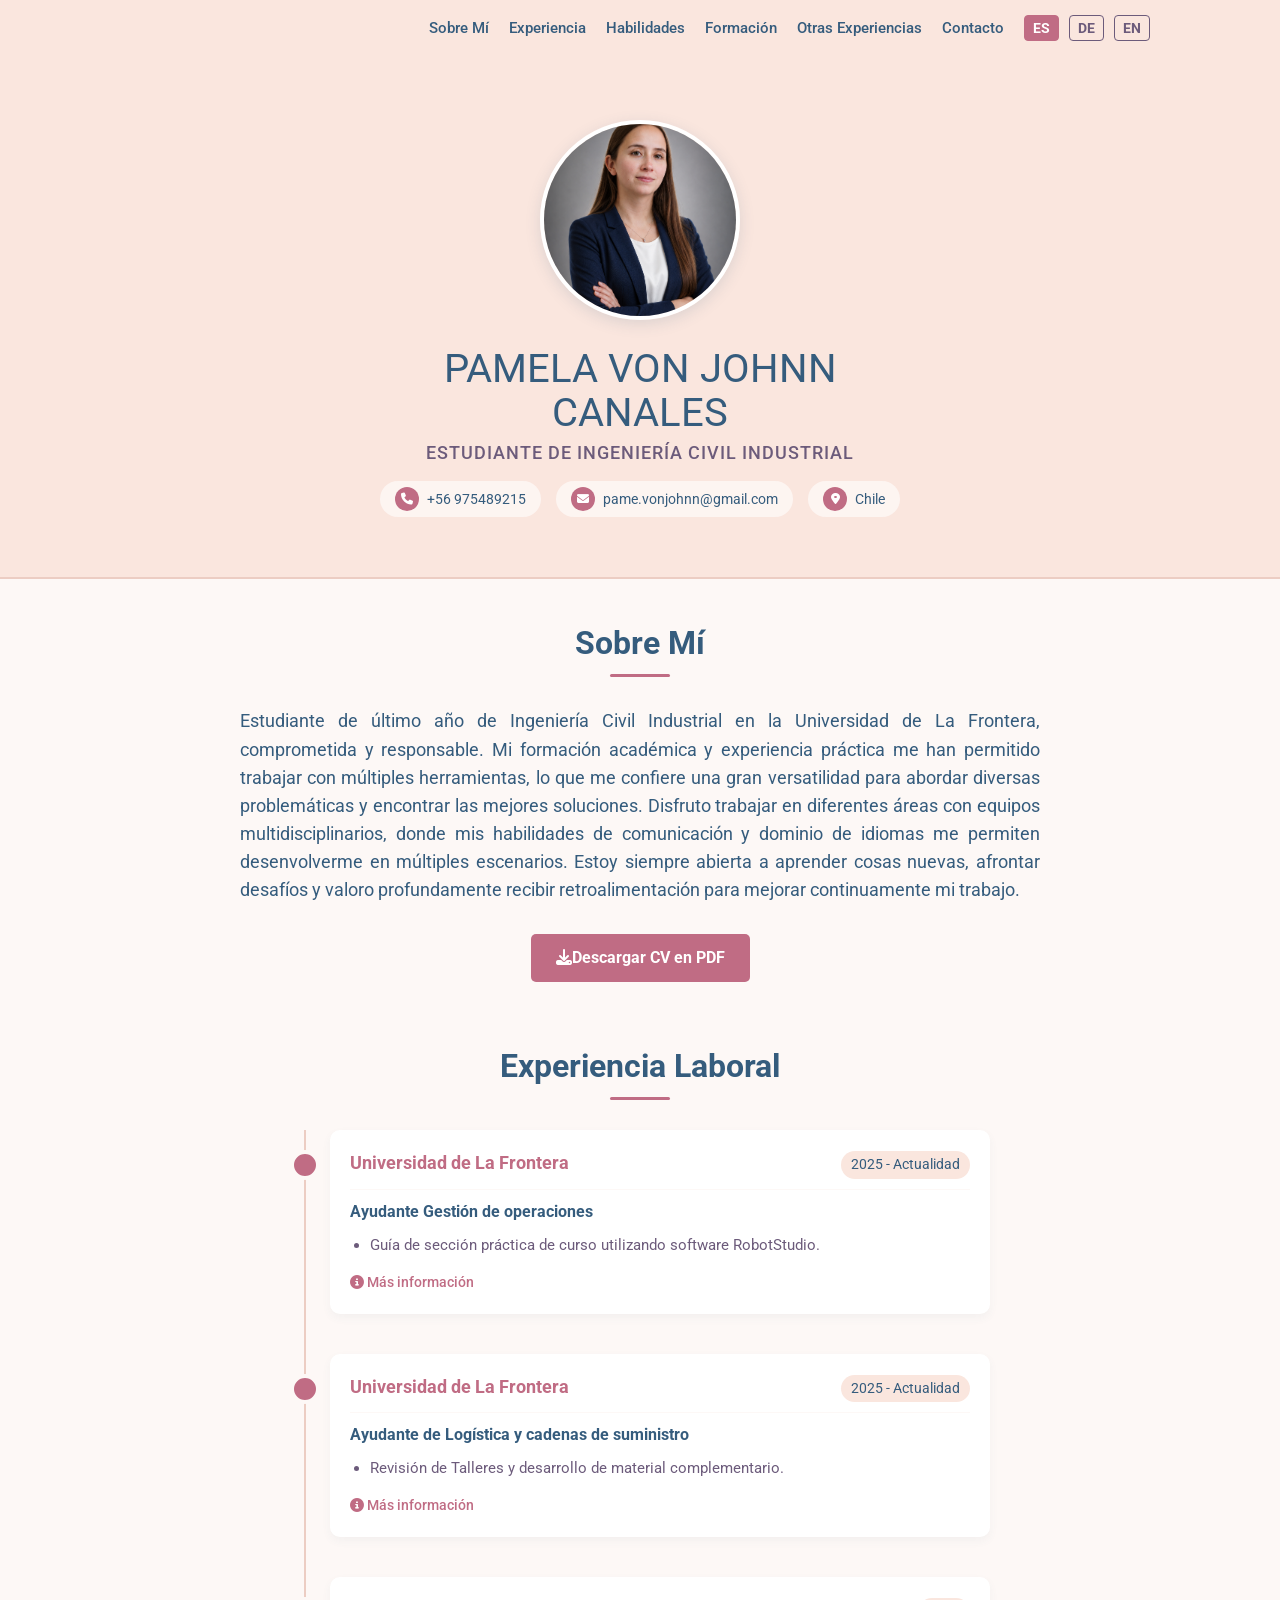
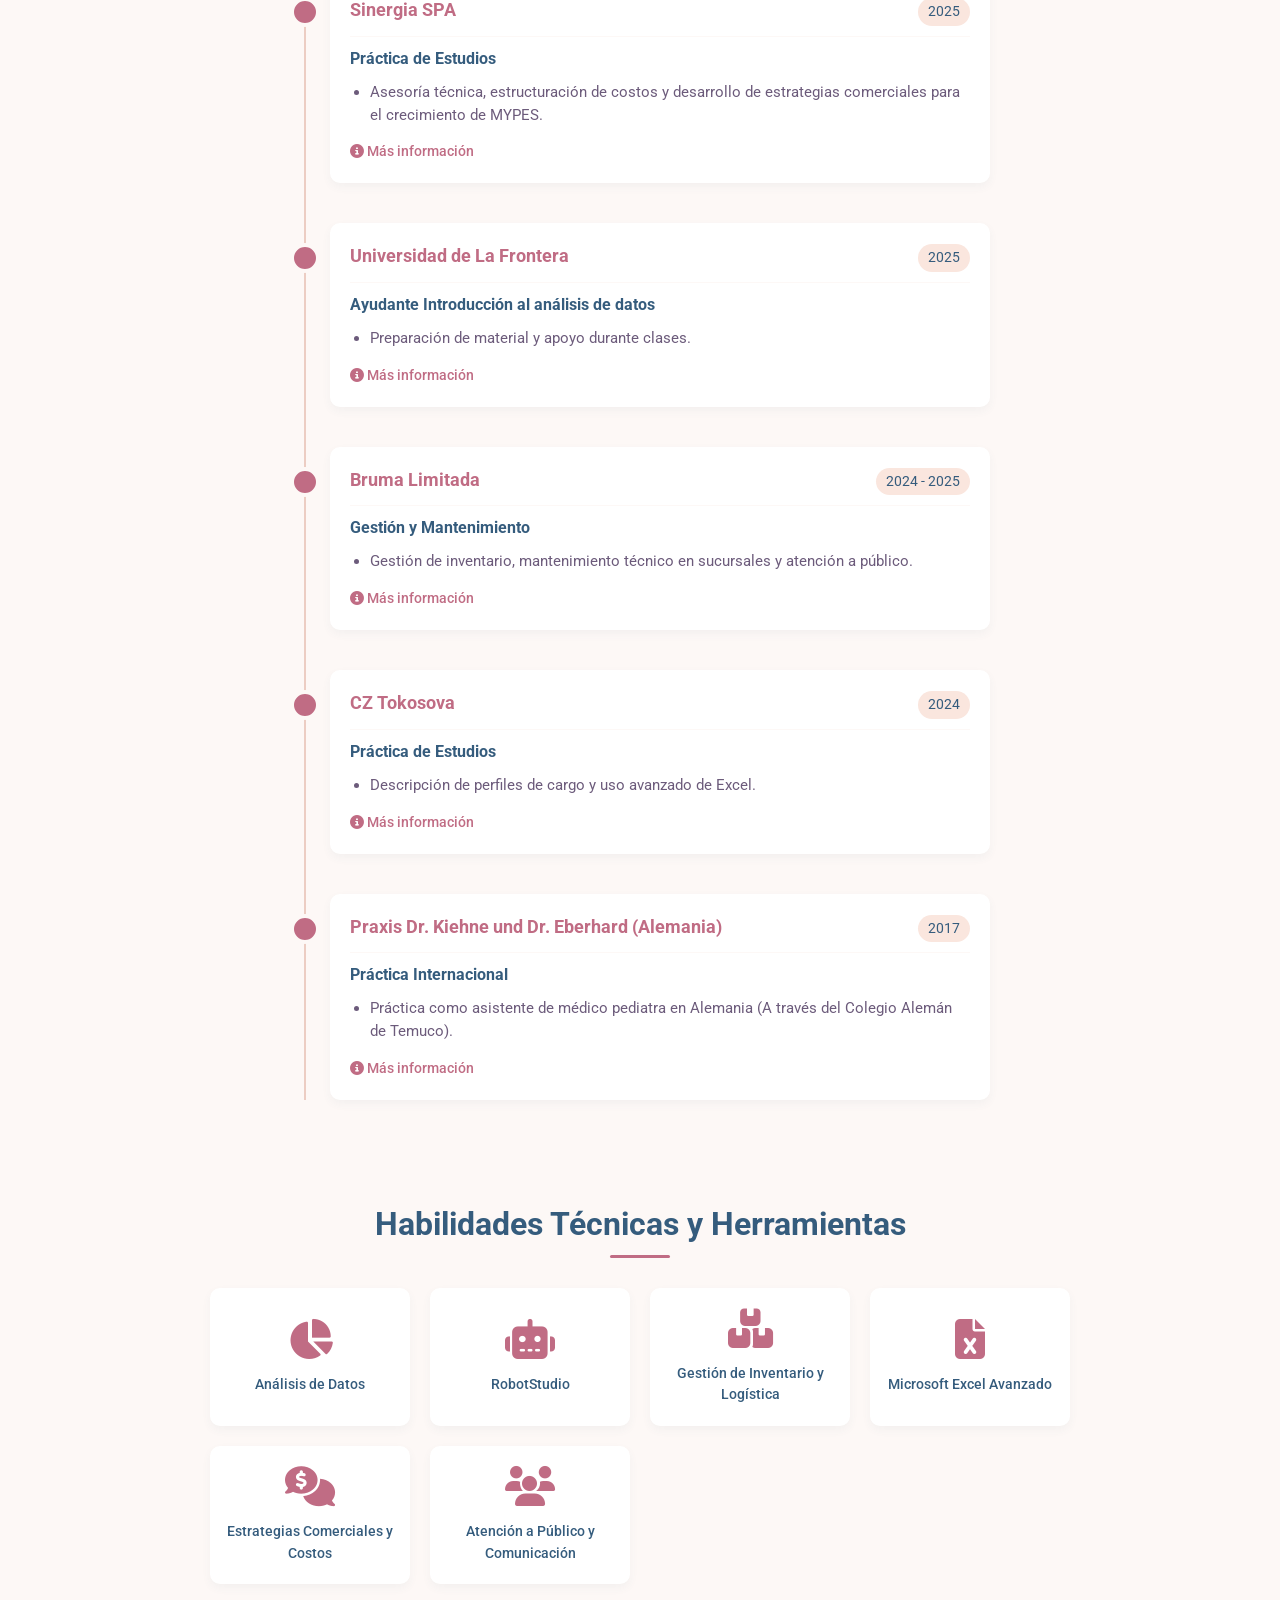
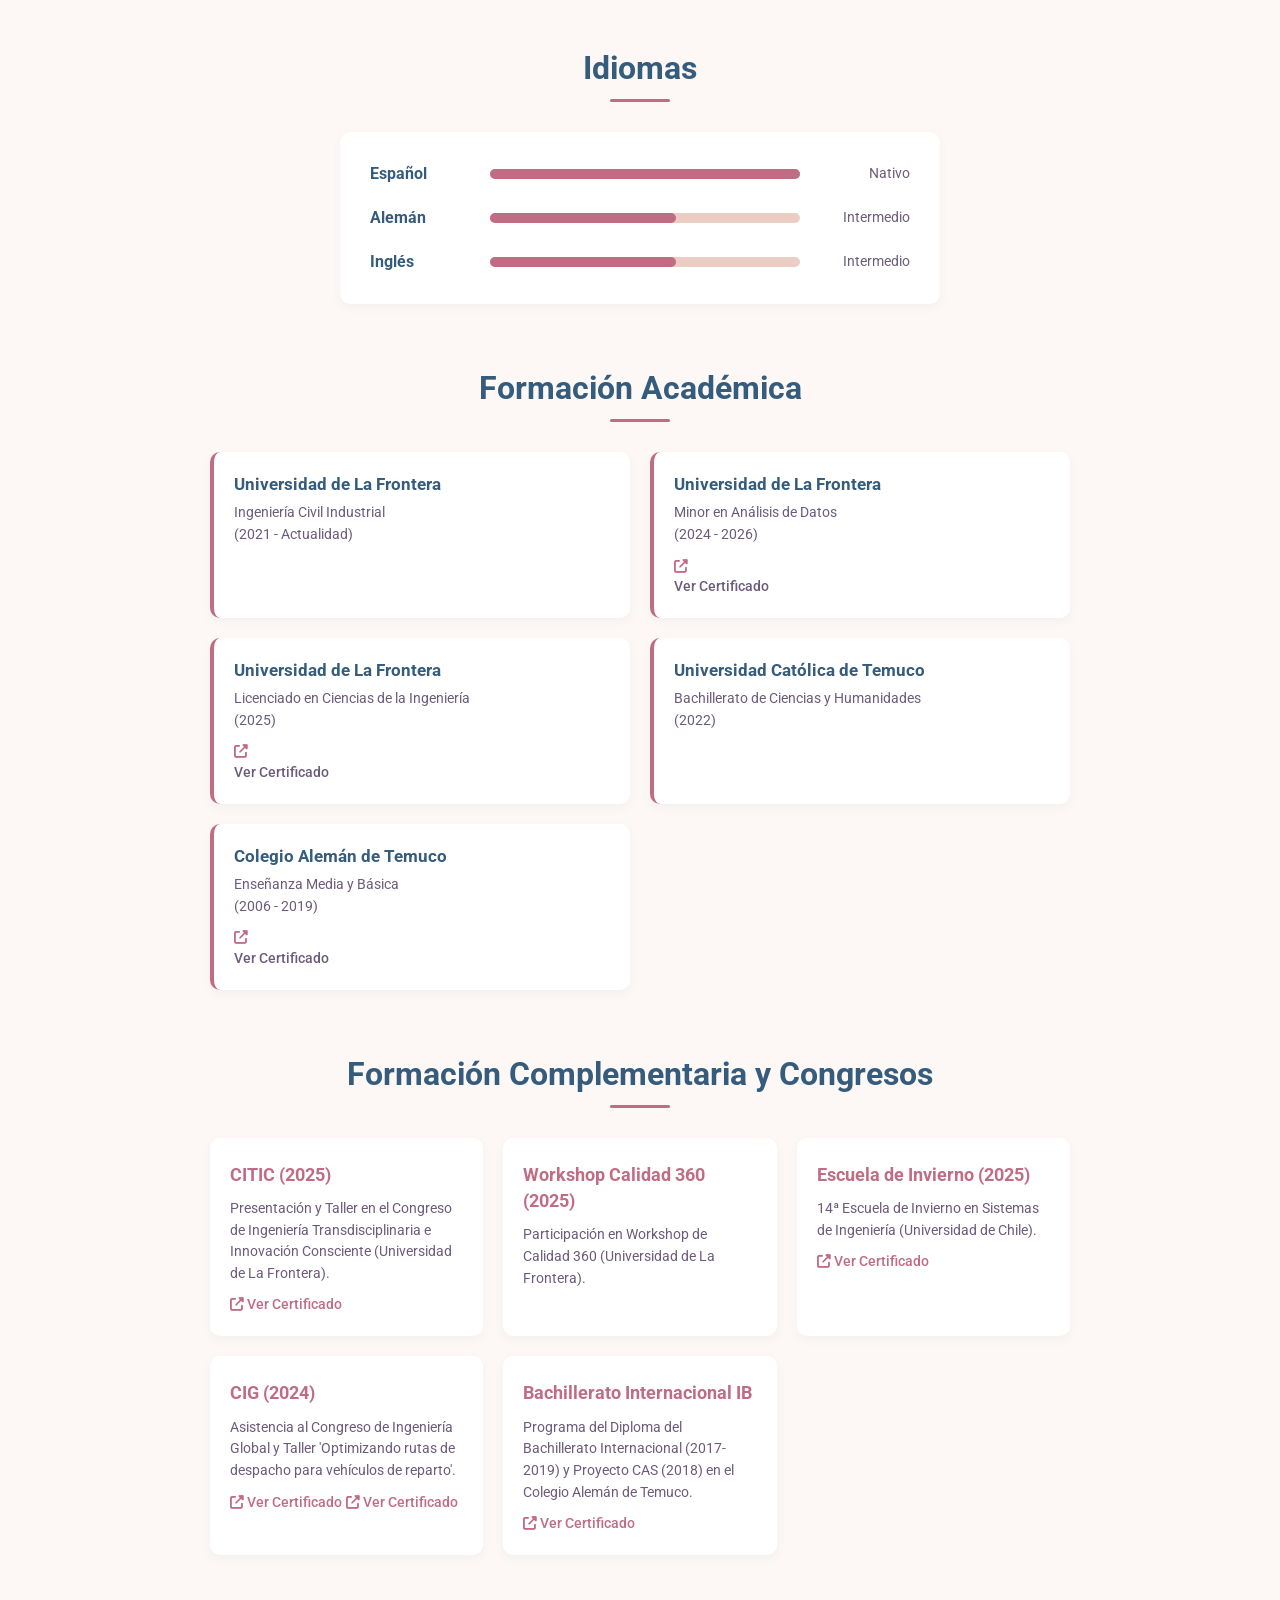
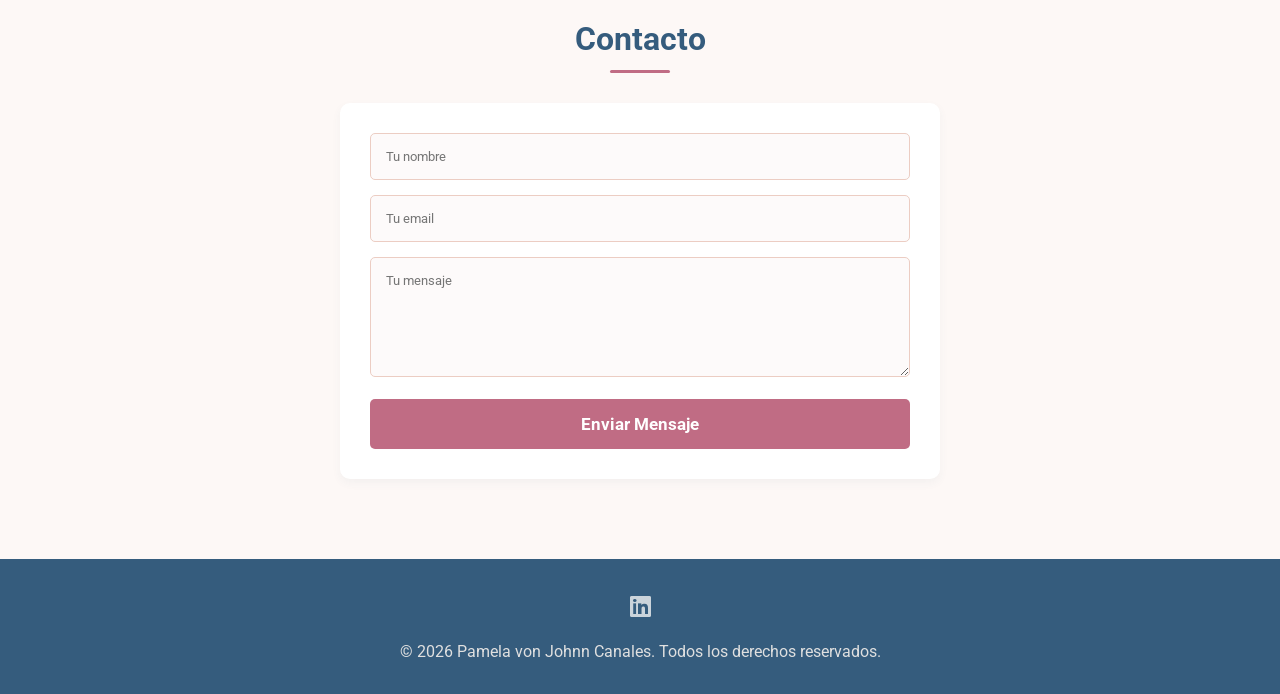
==== commit 56e1d373: "Update index.html" ====
--- a/index.html
+++ b/index.html
@@ -45,7 +45,7 @@
             <div class="contact-badges">
                 <span class="contact-badge"><i class="fas fa-phone"></i> +56 975489215</span>
                 <span class="contact-badge"><i class="fas fa-envelope"></i> pame.vonjohnn@gmail.com</span>
-                <span class="contact-badge"><i class="fas fa-map-marker-alt"></i> Temuco, Chile</span>
+                <span class="contact-badge"><i class="fas fa-map-marker-alt"></i>Chile</span>
             </div>
         </div>
     </header>
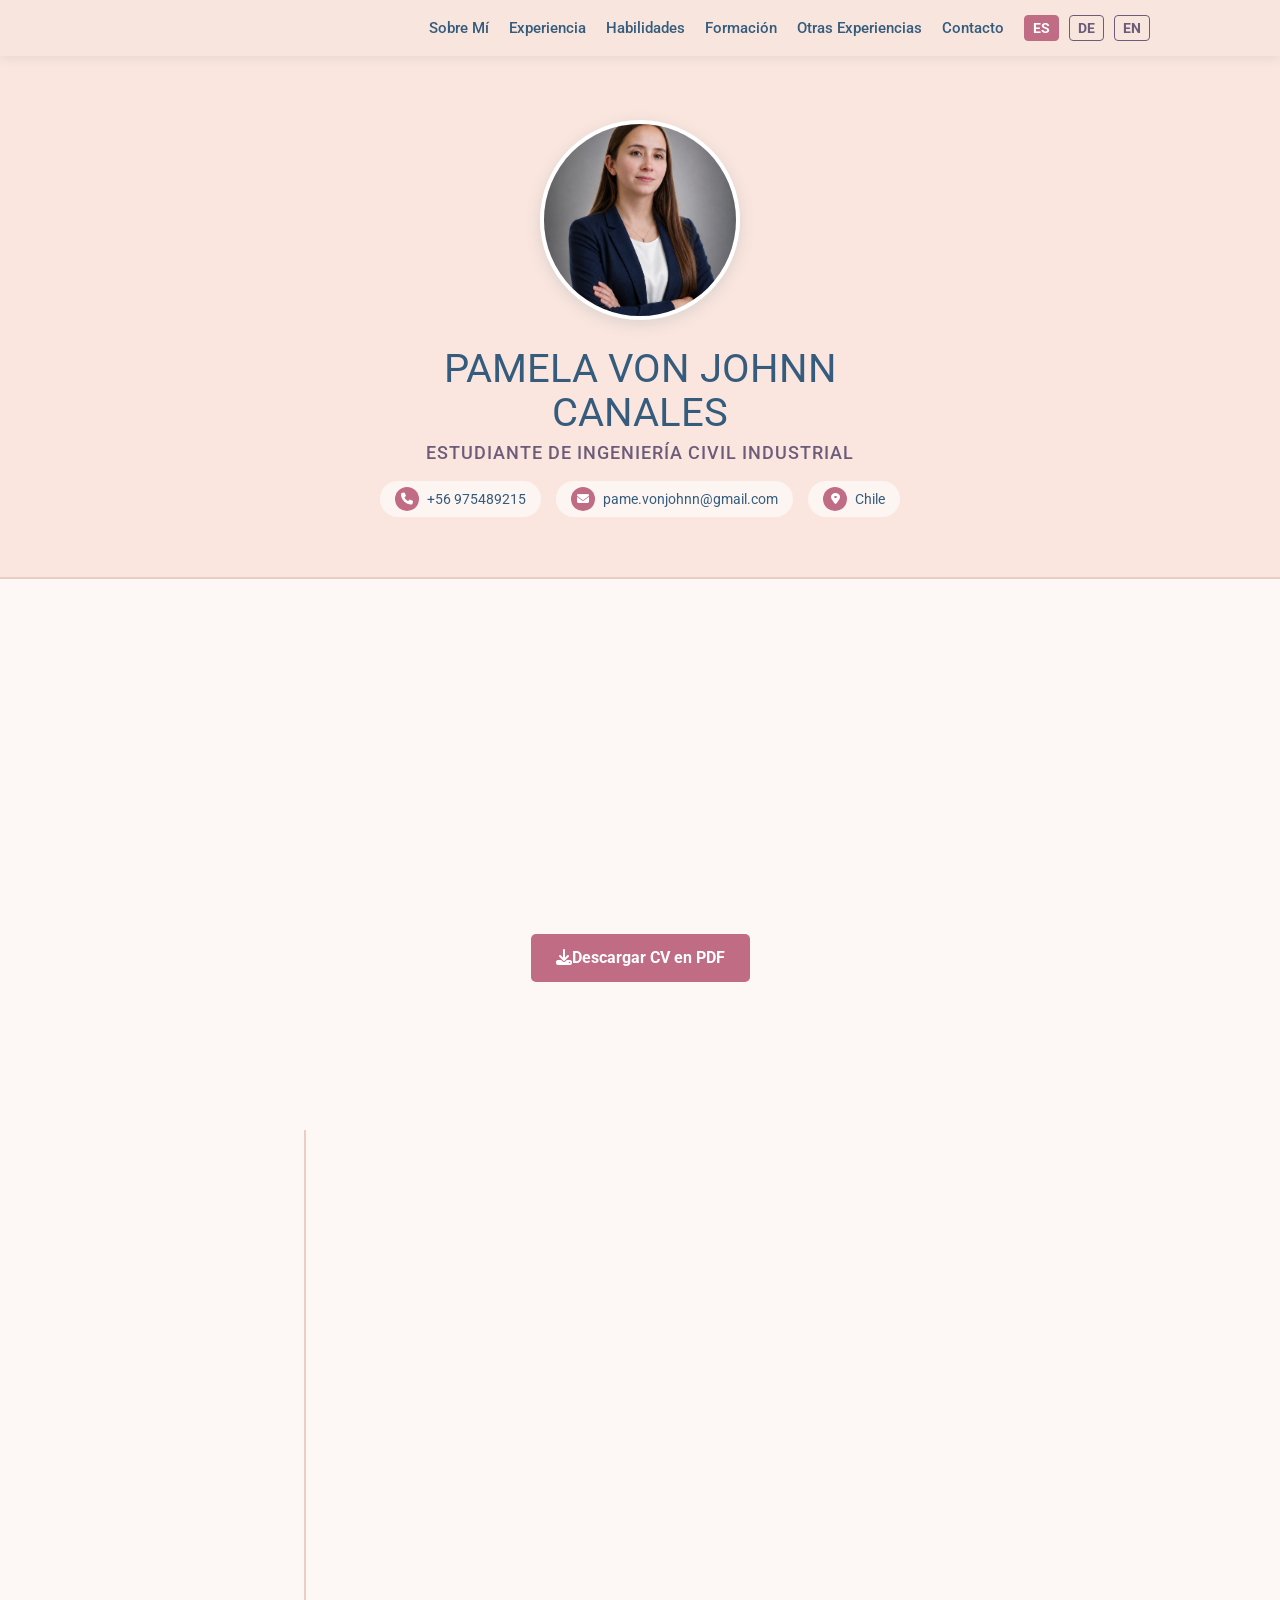
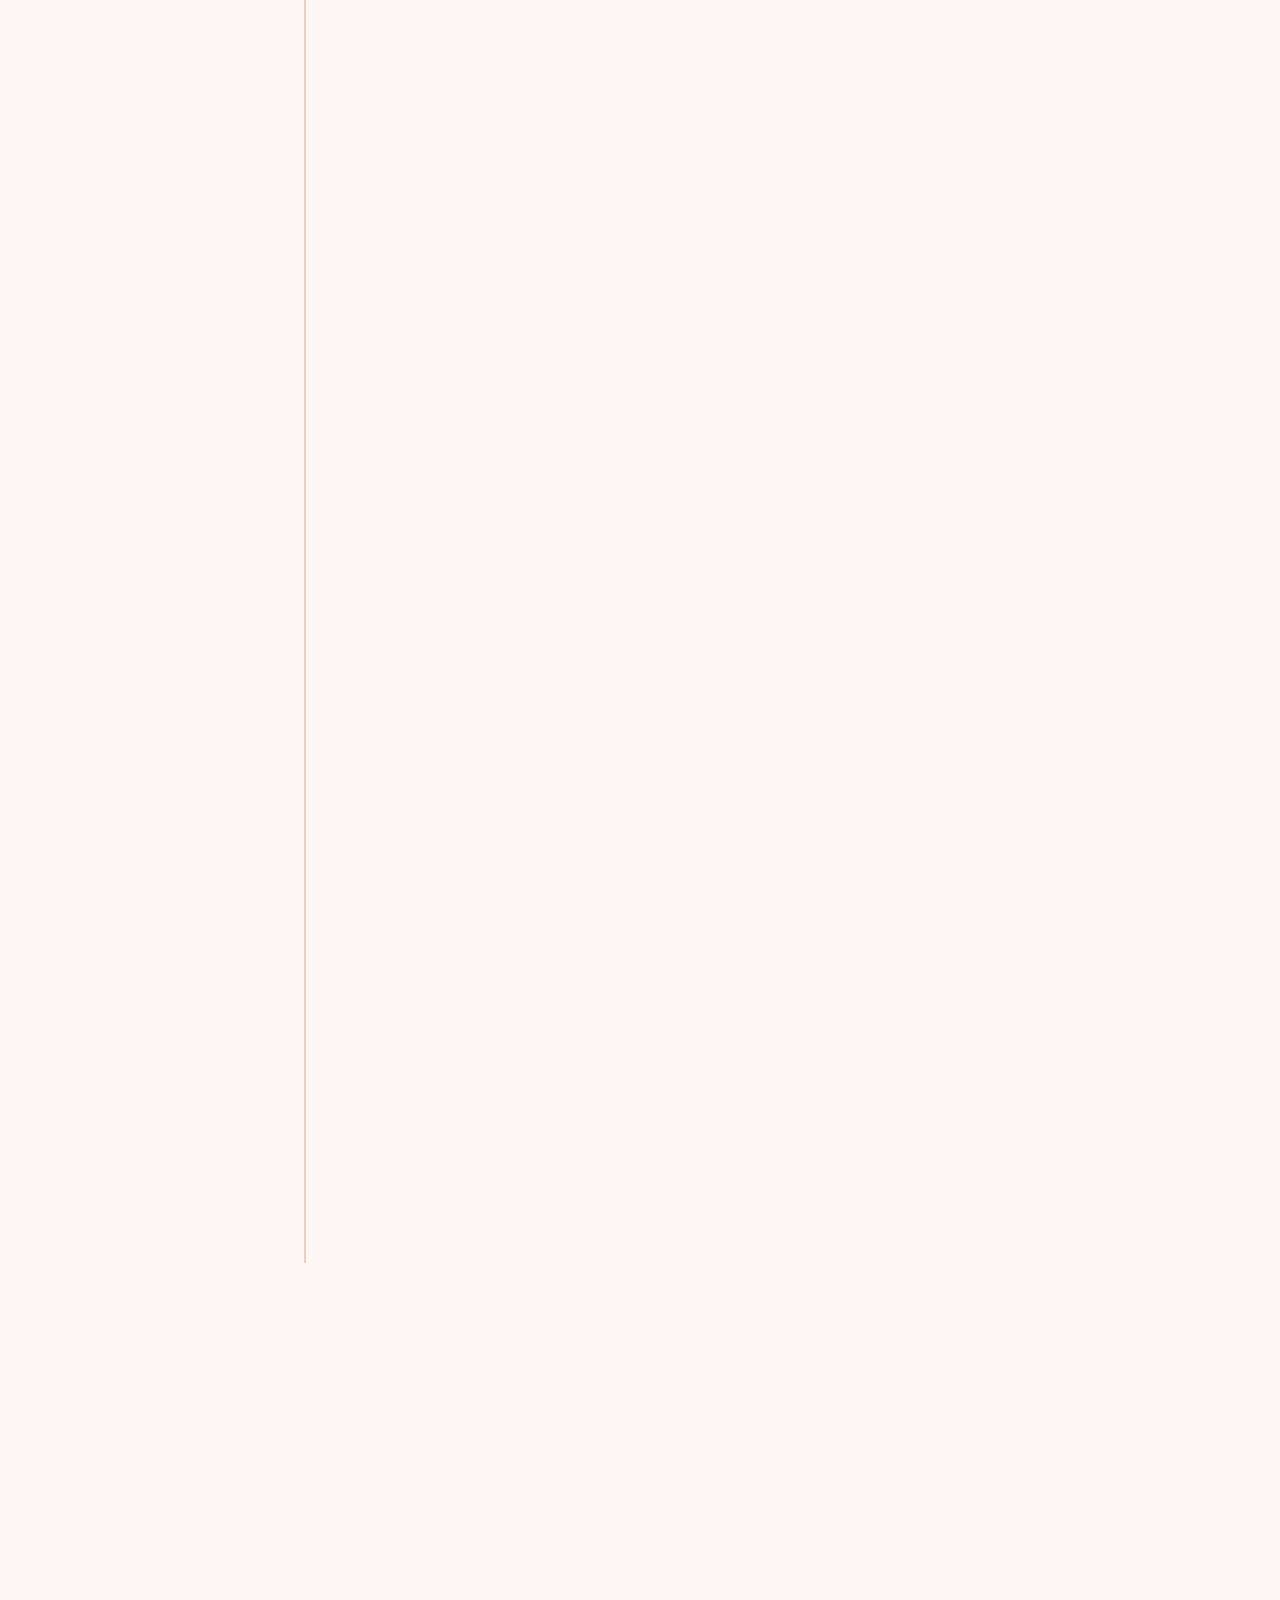
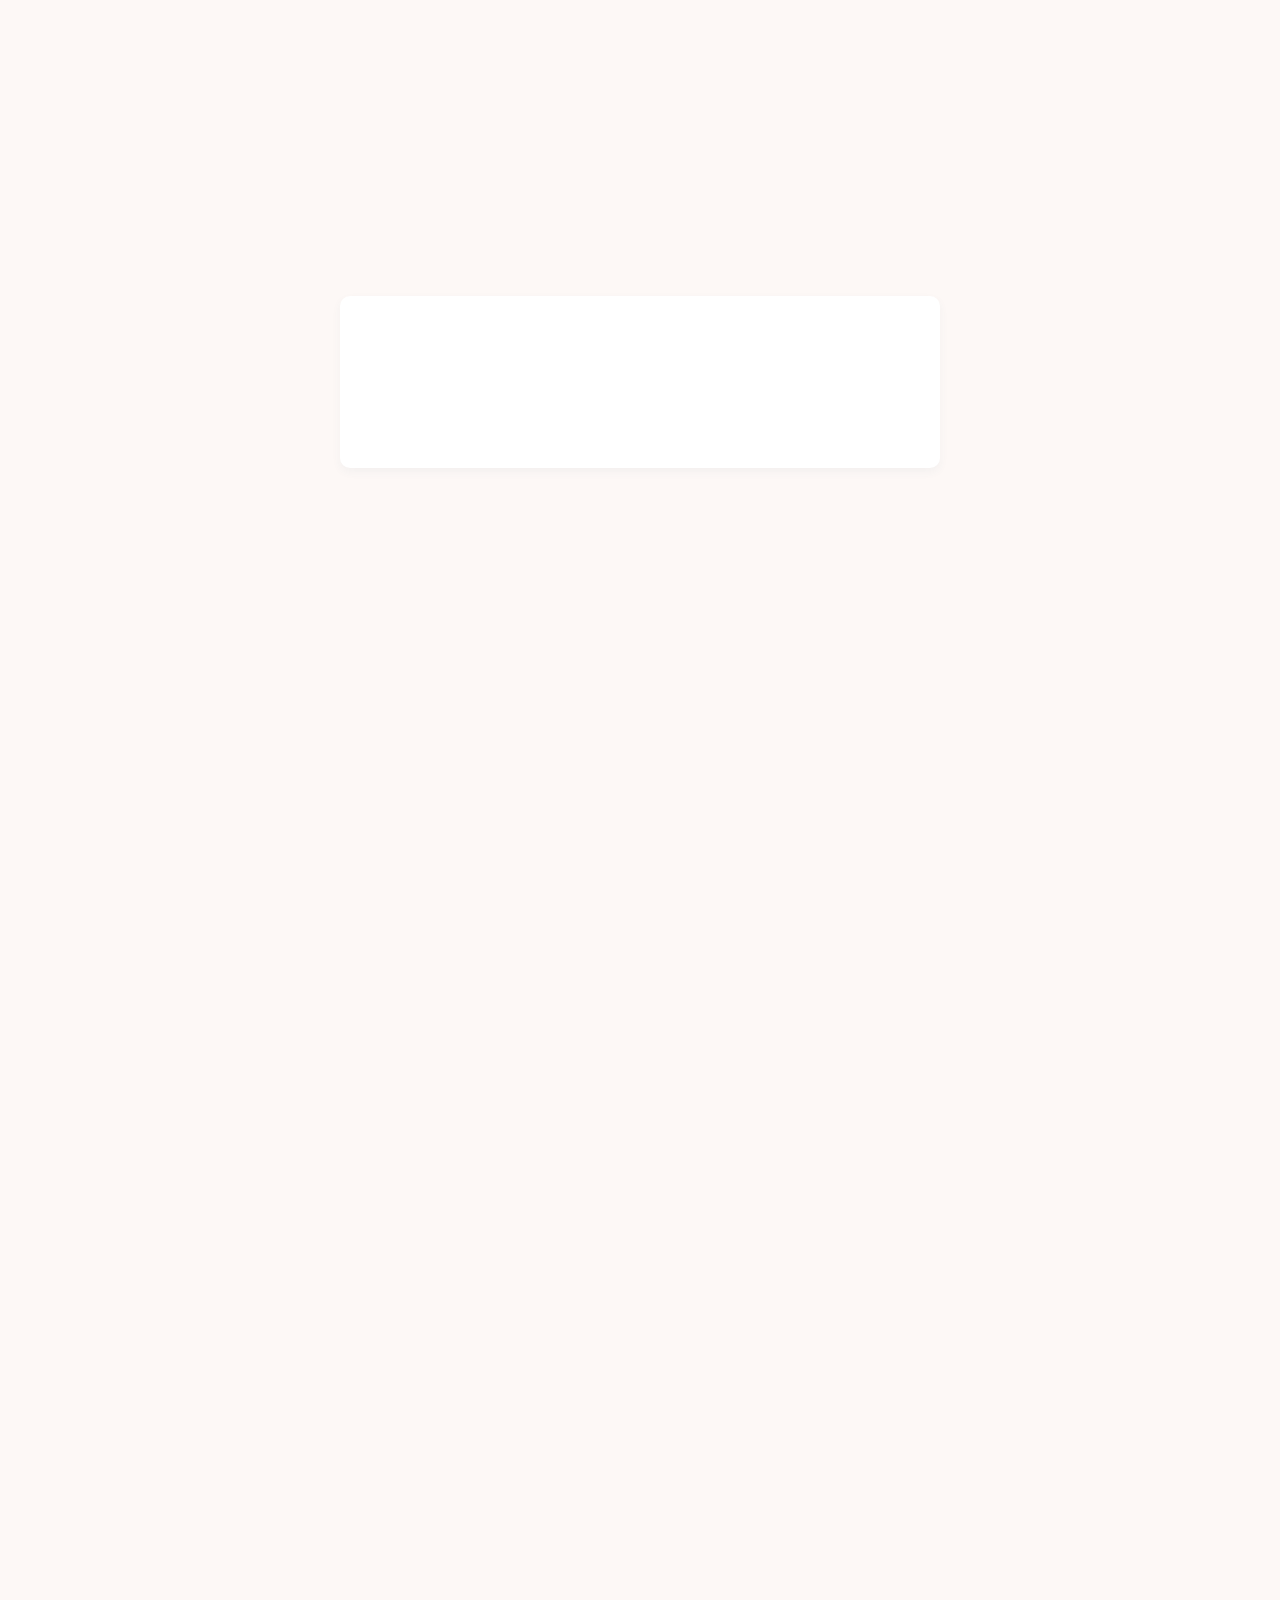
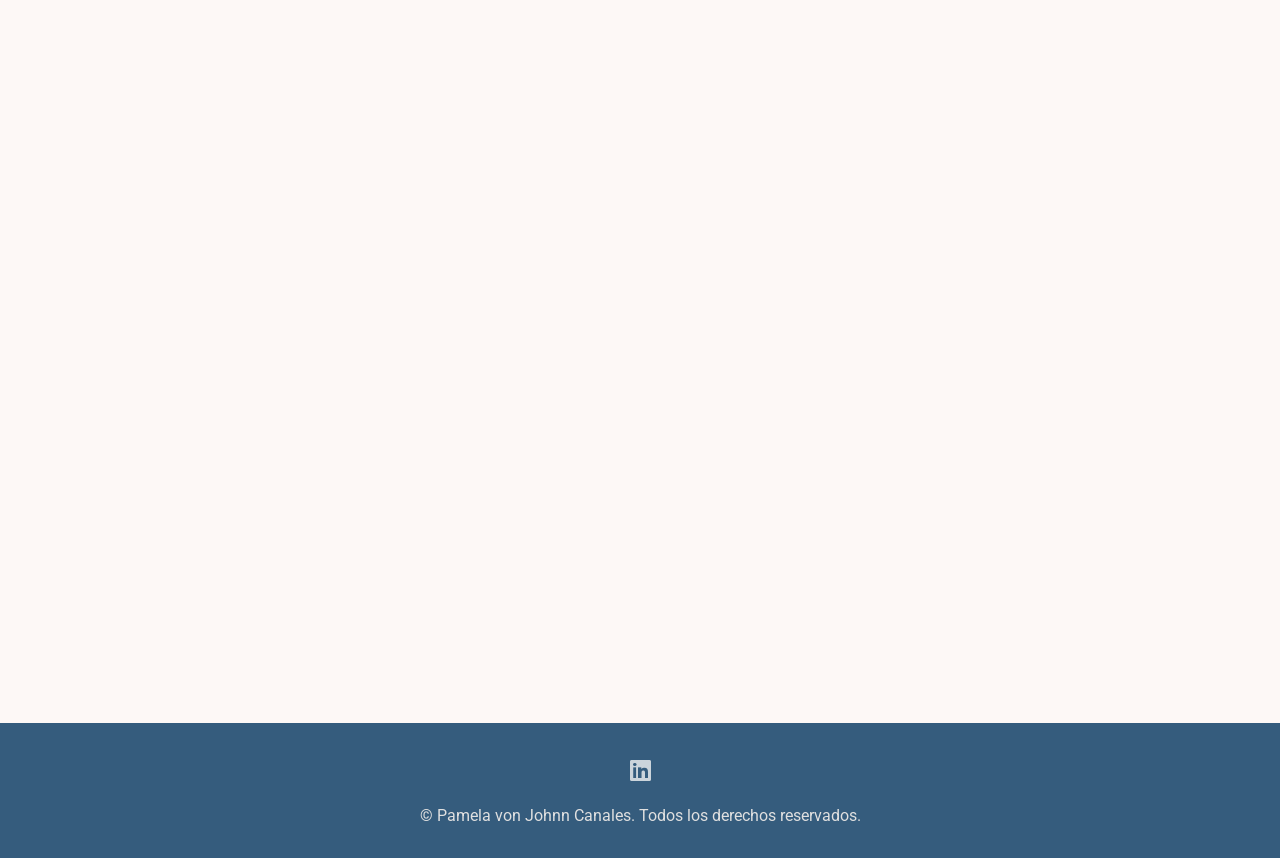
==== commit b077fab5: "Update index.html" ====
--- a/index.html
+++ b/index.html
@@ -63,6 +63,17 @@
         <section id="experiencia">
             <h3 data-key="exp_title">Experiencia Laboral</h3>
             <div class="timeline">
+
+                <div class="timeline-item">
+                    <div class="timeline-icon"></div>
+                    <div class="timeline-header">
+                        <span class="timeline-company">Compass Ingeniería y Sistemas SA</span>
+                        <span class="timeline-date" data-key="date_actual_2026">2026 - Actualidad</span>
+                    </div>
+                    <div class="timeline-role" data-key="exp_prac">Actividad de Titulación</div>
+                </div>
+
+
                 
                 <div class="timeline-item">
                     <div class="timeline-icon"></div>
